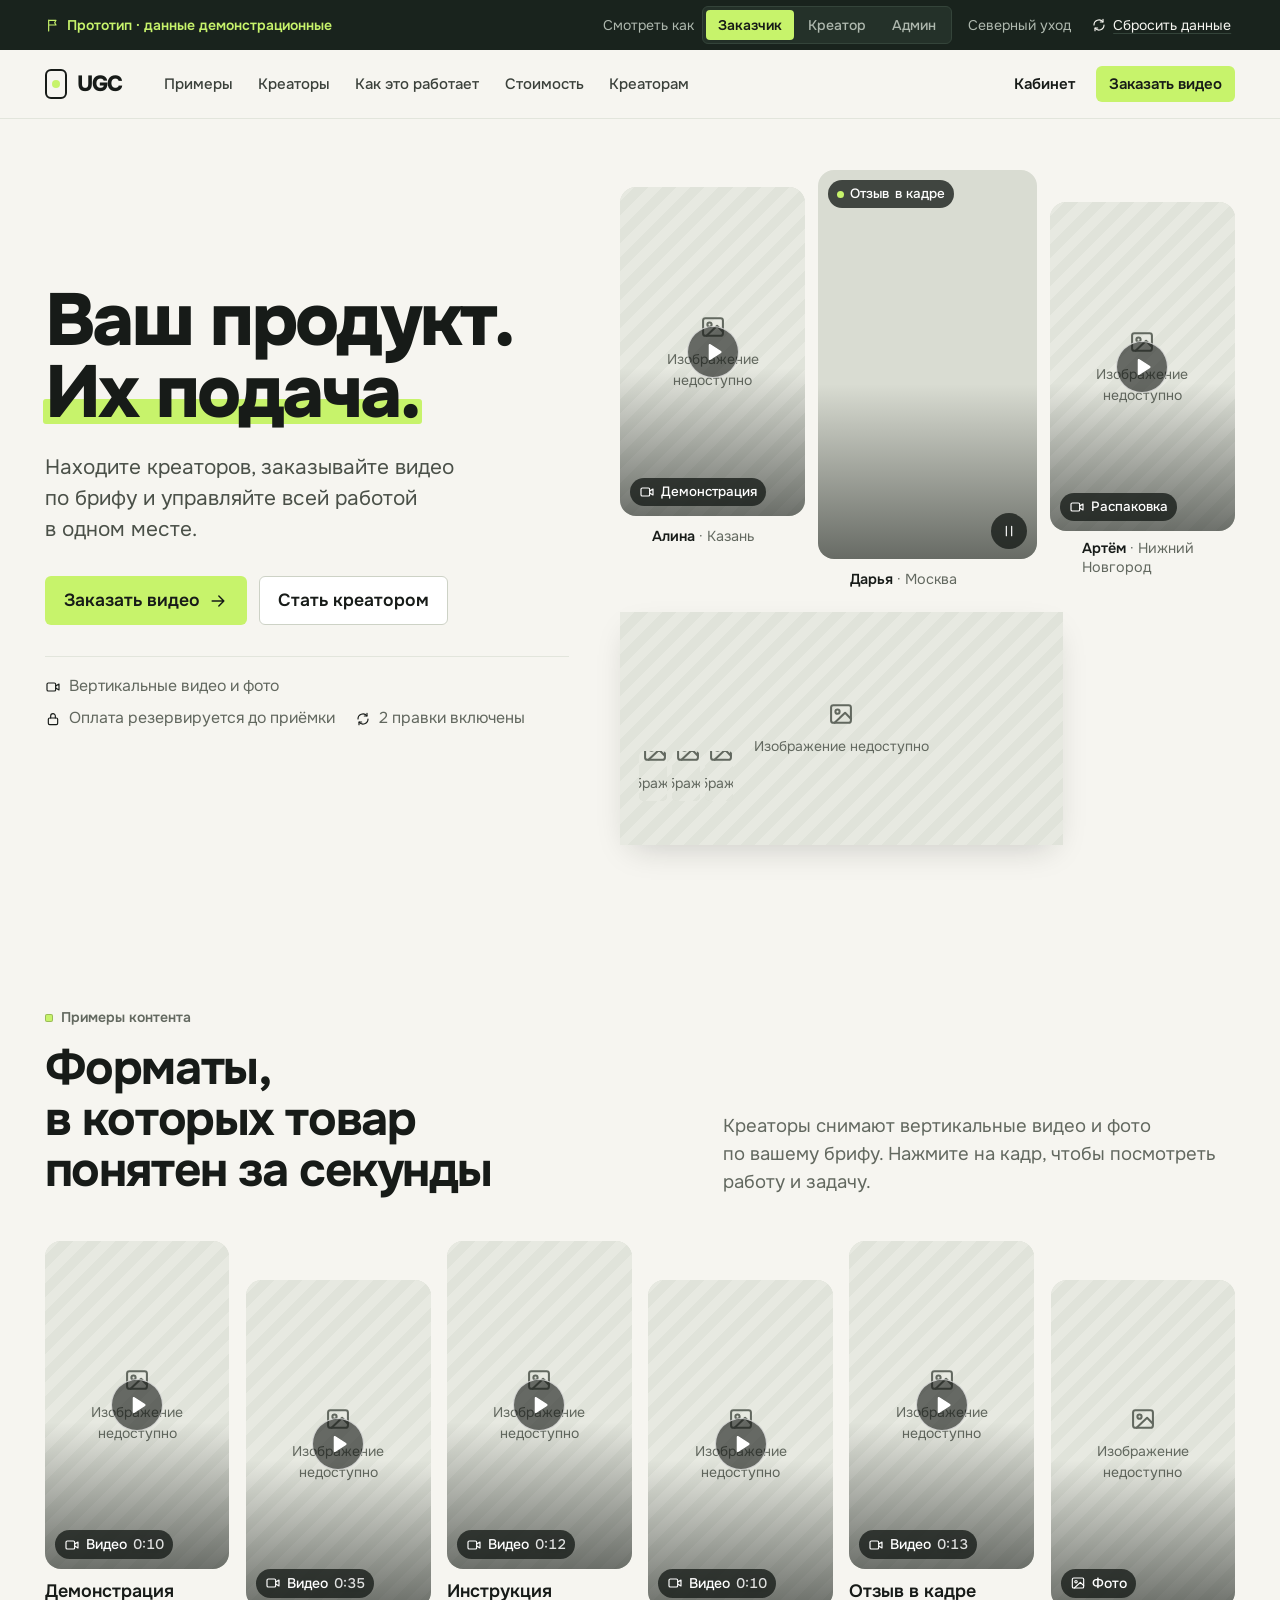
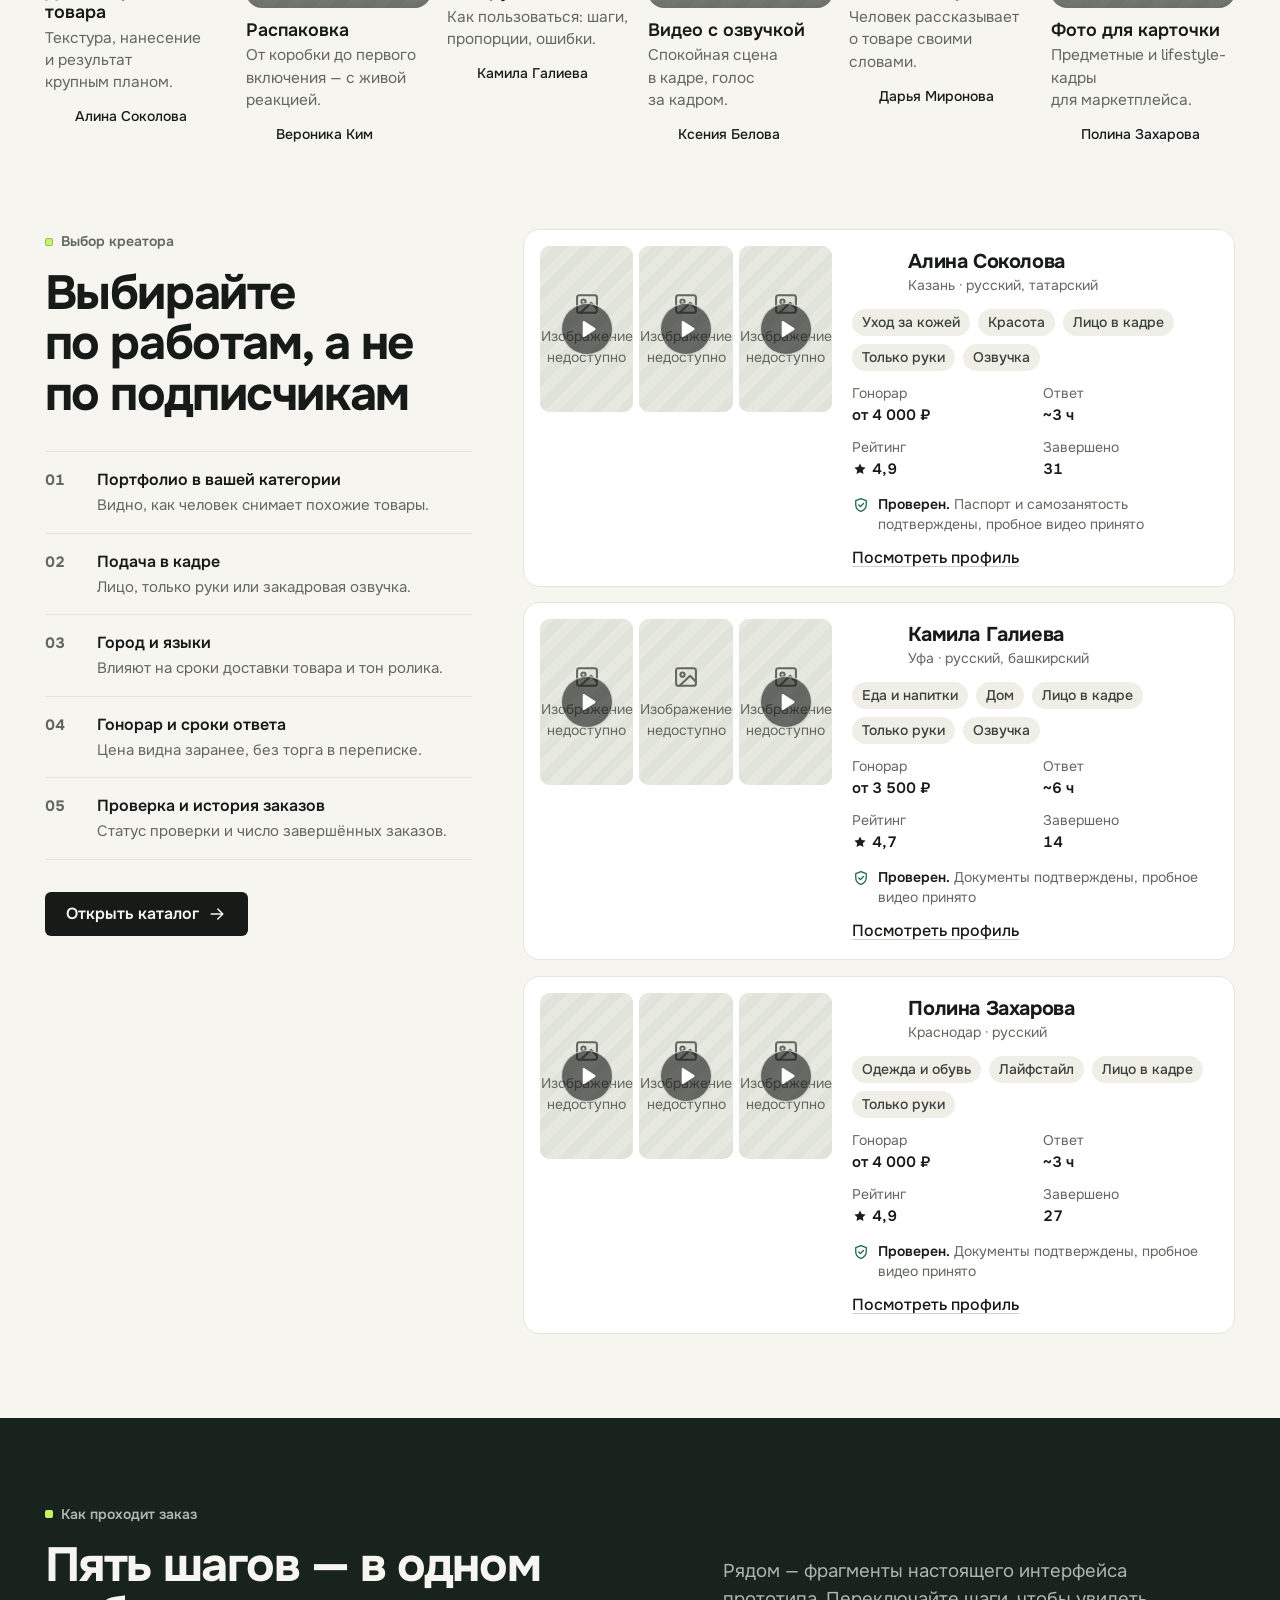
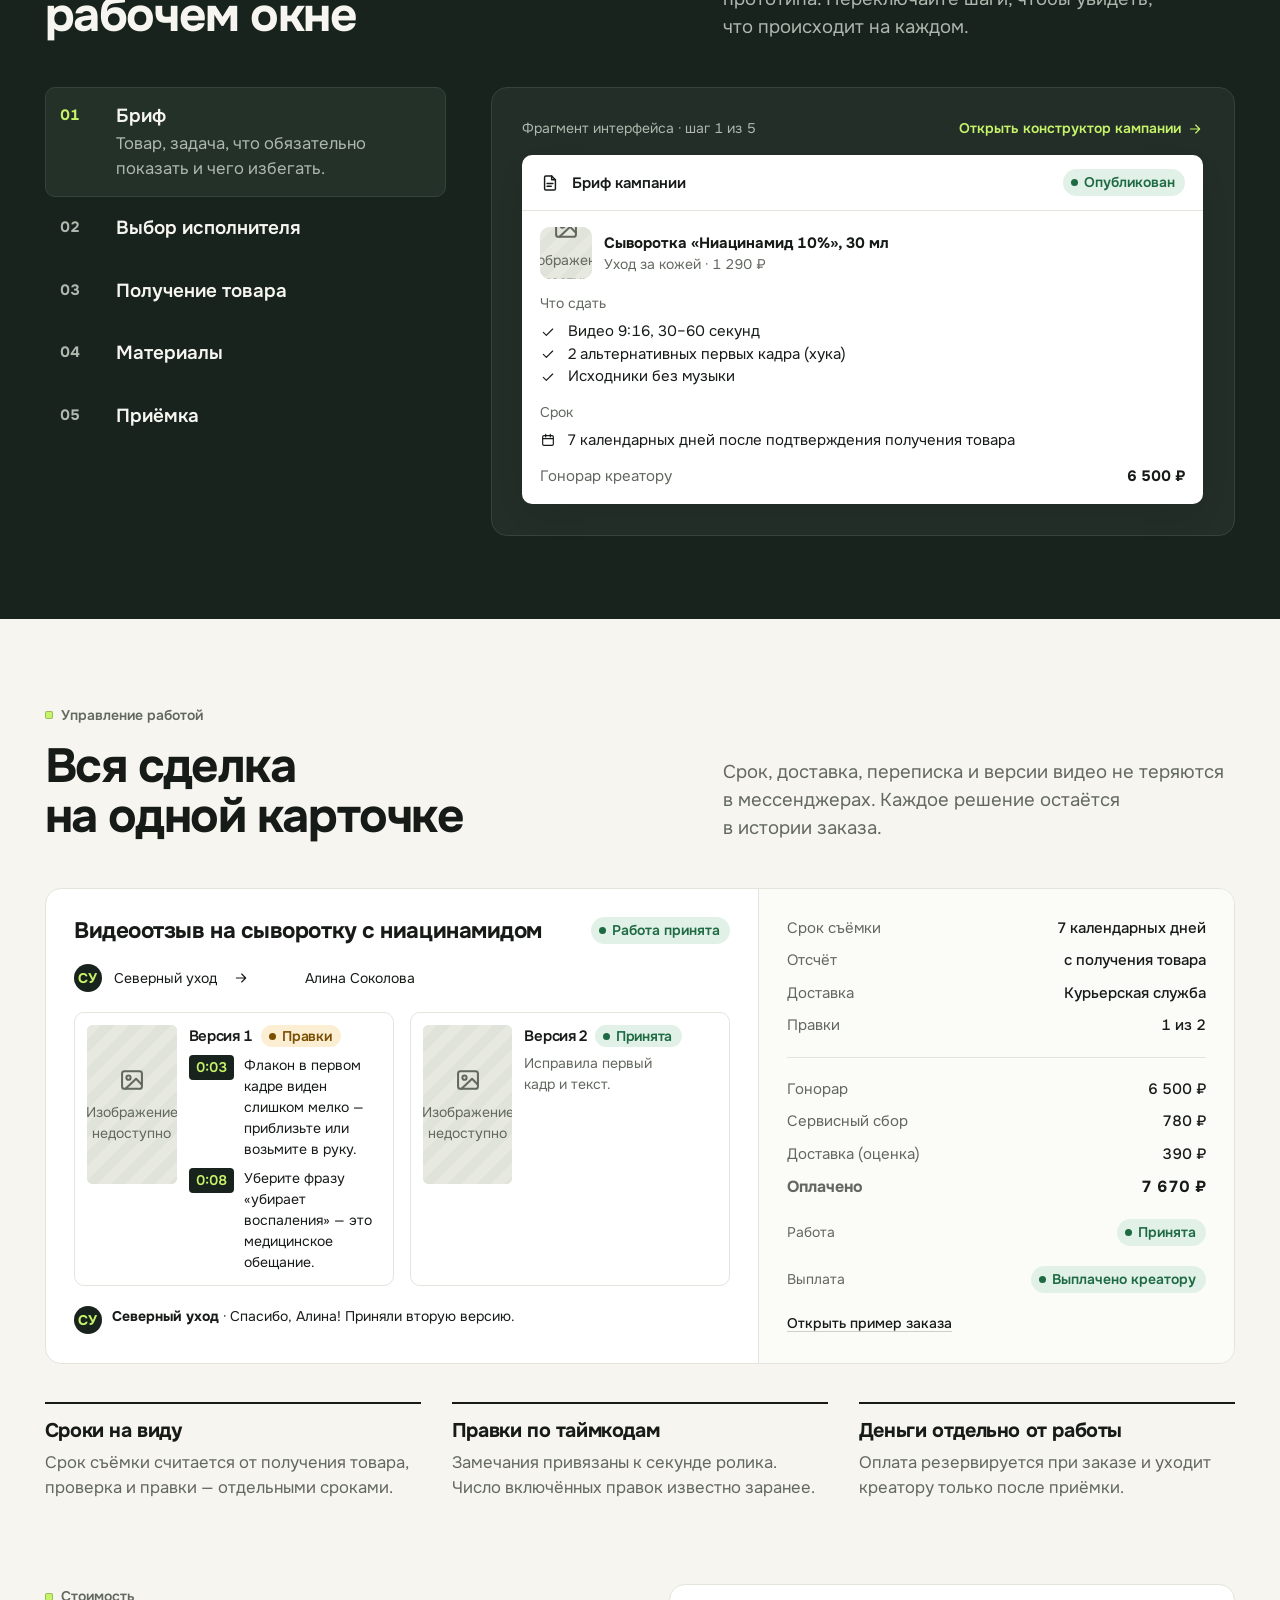
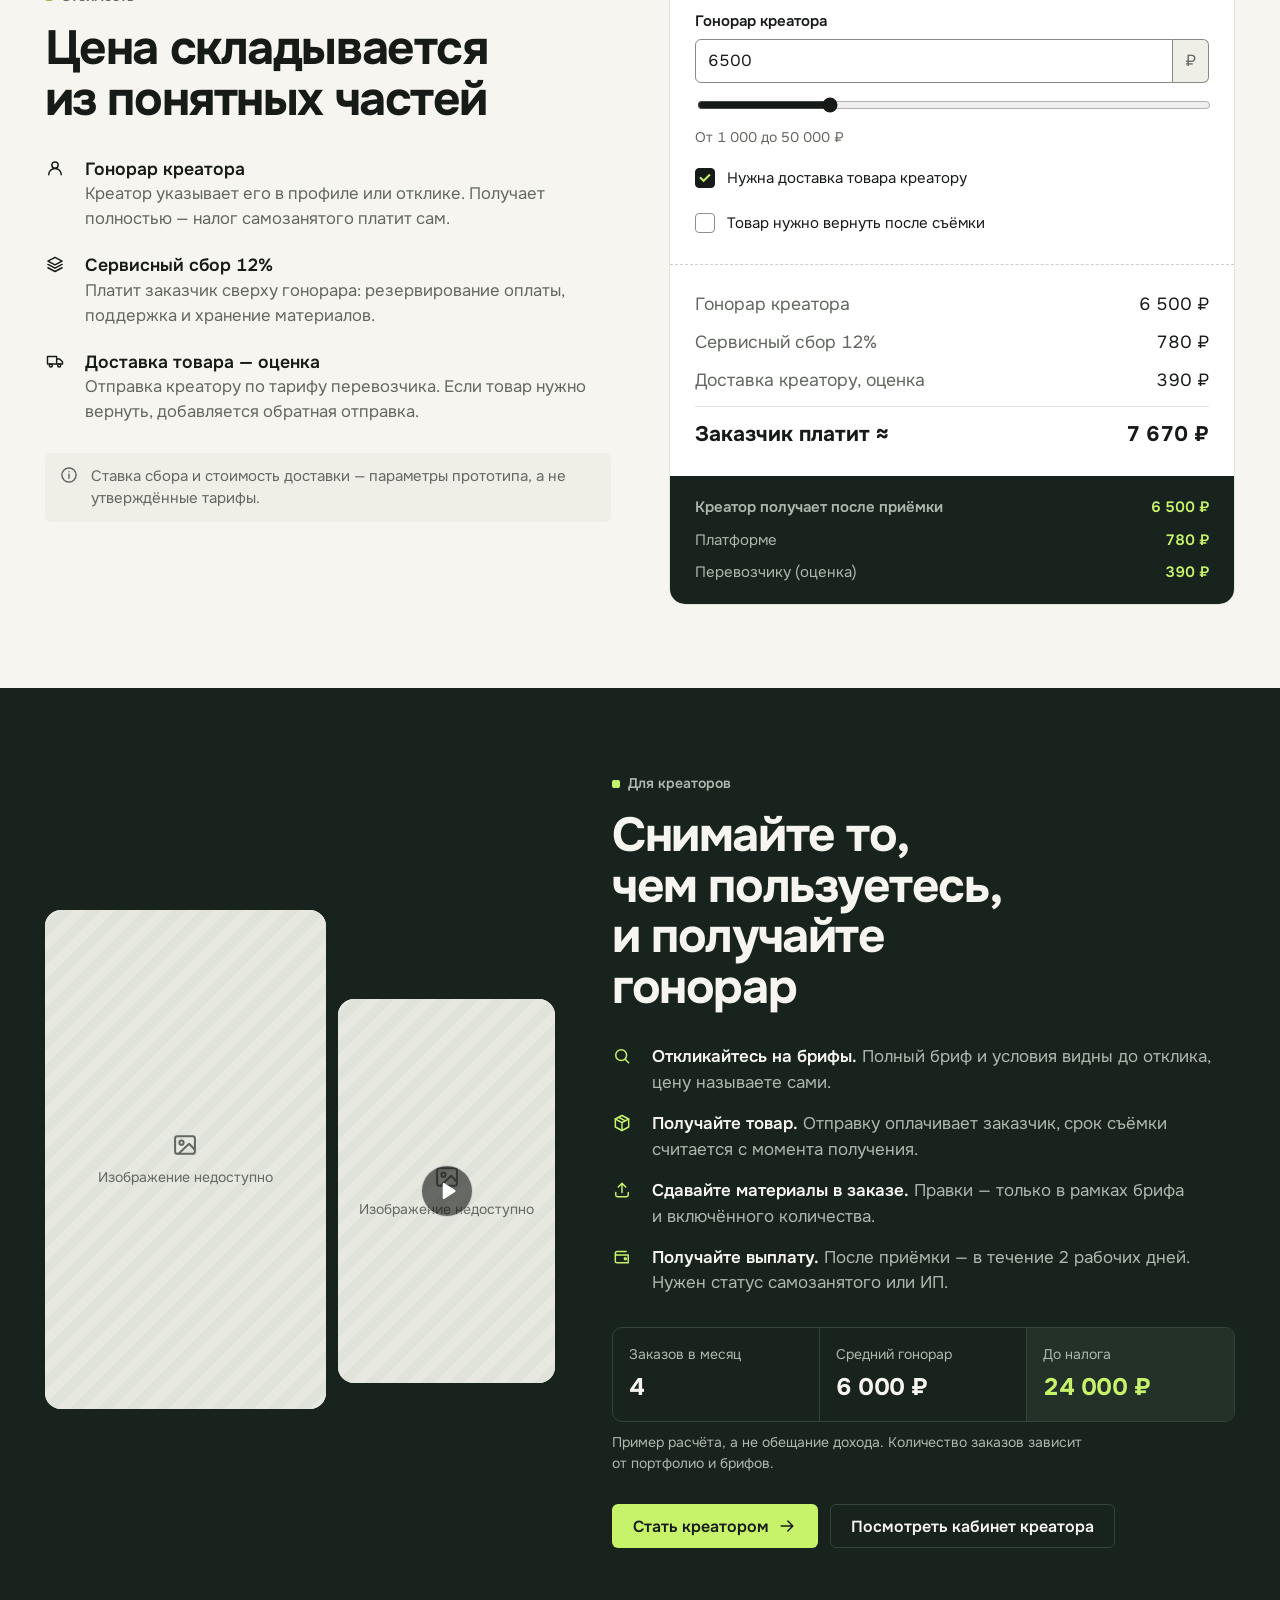
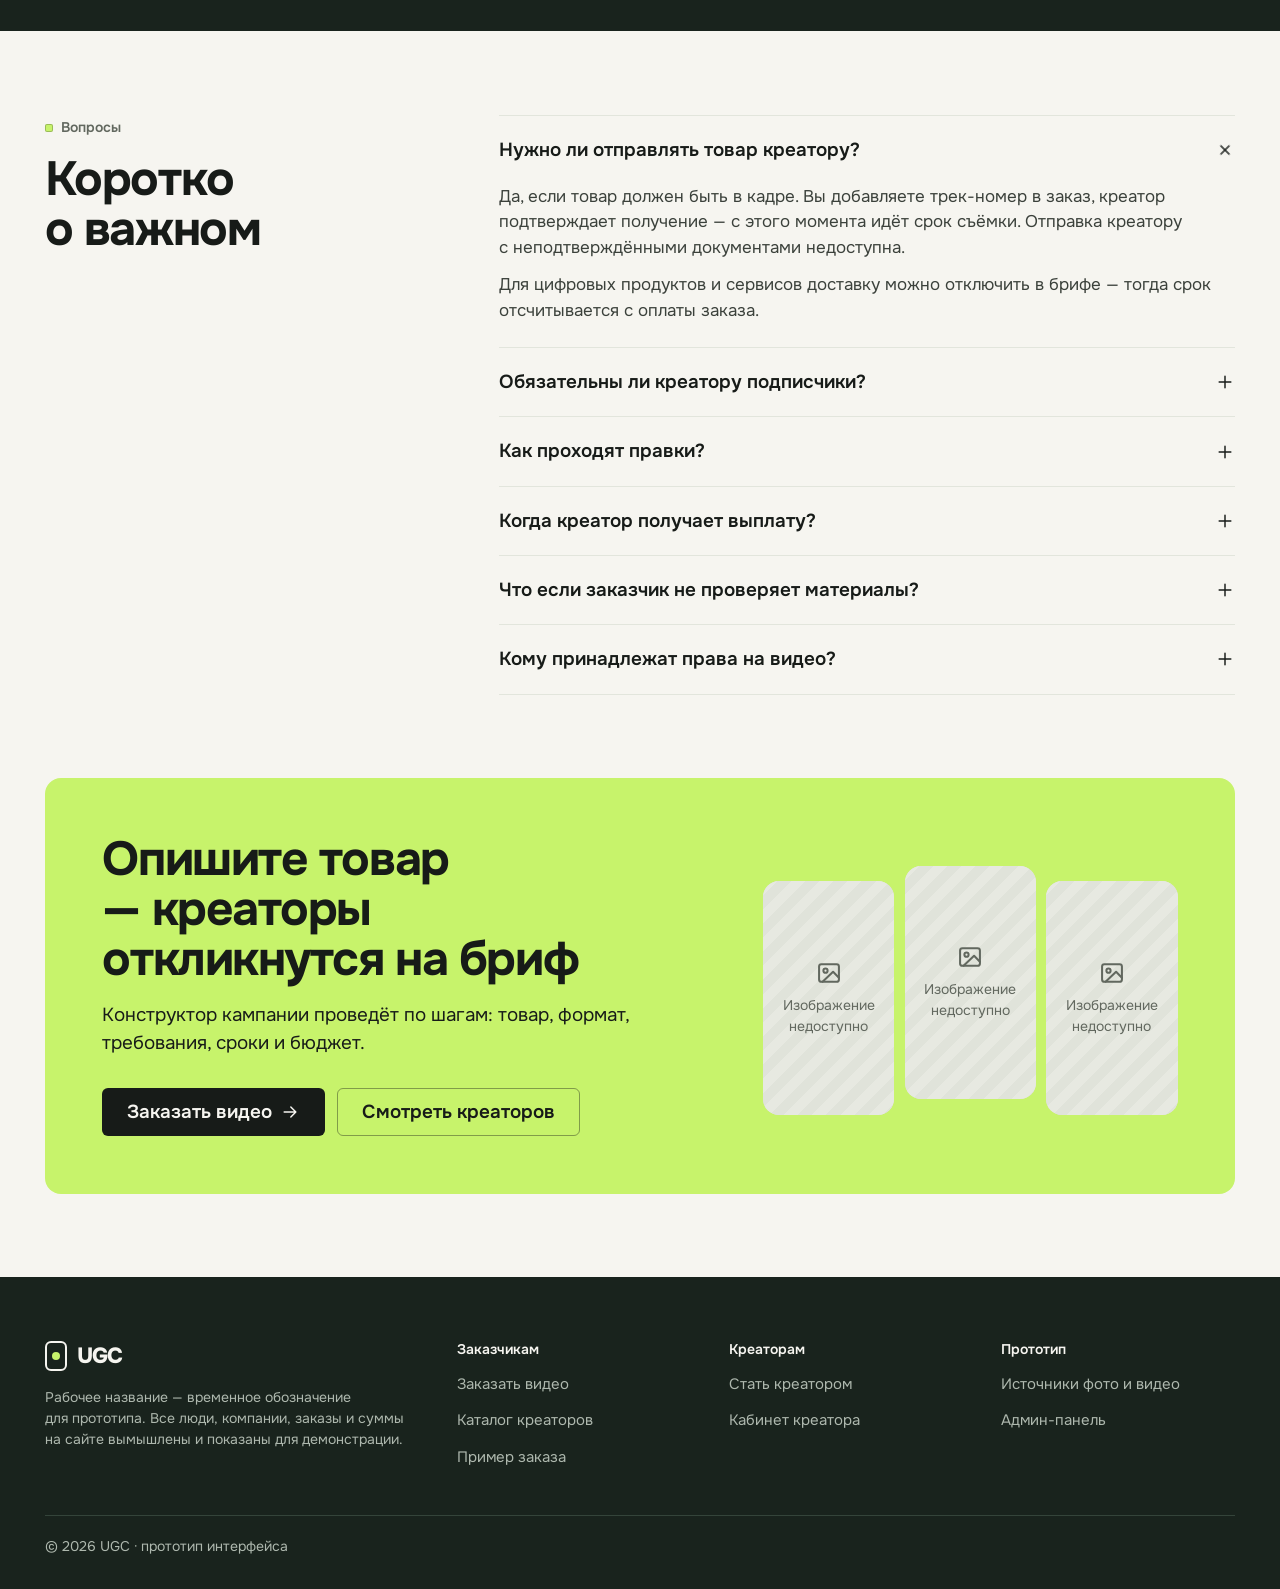
==== index.html @ 4eb11f74 "Прототип UGC-платформы «Креало» Co-Authored-By: Claude Opus 5.5 <noreply@anthropic.com>" ====
<!doctype html>
<html lang="ru">
<head>
  <meta charset="utf-8">
  <meta name="viewport" content="width=device-width, initial-scale=1, viewport-fit=cover, interactive-widget=resizes-content">
  <title>UGC — прототип платформы</title>
  <meta name="description" content="Прототип UGC-платформы: заказ видео у креаторов по брифу. Данные демонстрационные.">
  <meta name="theme-color" content="#F6F5F0">
  <link rel="icon" href="data:image/svg+xml,%3Csvg xmlns='http://www.w3.org/2000/svg' viewBox='0 0 32 32'%3E%3Crect x='8' y='3' width='16' height='26' rx='5' fill='none' stroke='%23171B18' stroke-width='3'/%3E%3Ccircle cx='16' cy='16' r='4' fill='%23C7F36B'/%3E%3C/svg%3E">
  <link rel="preconnect" href="https://fonts.googleapis.com">
  <link rel="preconnect" href="https://fonts.gstatic.com" crossorigin>
  <link rel="preconnect" href="https://images.unsplash.com">
  <link href="https://fonts.googleapis.com/css2?family=Onest:wght@400;500;600;700;800&display=swap" rel="stylesheet">
  <link rel="stylesheet" href="assets/css/tokens.css">
  <link rel="stylesheet" href="assets/css/base.css">
  <link rel="stylesheet" href="assets/css/components.css">
  <link rel="stylesheet" href="assets/css/site.css">
  <link rel="stylesheet" href="assets/css/app.css">
</head>
<body>
  <a class="skip-link" href="#main" onclick="event.preventDefault();var m=document.getElementById('main');m&&m.focus();">Перейти к содержимому</a>
  <div id="root"></div>
  <div id="toasts" class="toasts" aria-live="polite"></div>
  <noscript><p style="padding:24px">Для работы прототипа включите JavaScript.</p></noscript>

  <script src="assets/js/config.js"></script>
  <script src="assets/js/icons.js"></script>
  <script src="assets/js/media.js"></script>
  <script src="assets/js/data.js"></script>
  <script src="assets/js/store.js"></script>
  <script src="assets/js/ui.js"></script>
  <script src="assets/js/terms.js"></script>
  <script src="assets/js/flow.js"></script>
  <script src="assets/js/app.js"></script>
  <script src="assets/js/pages/home.js"></script>
  <script src="assets/js/pages/catalog.js"></script>
  <script src="assets/js/pages/creator.js"></script>
  <script src="assets/js/pages/order.js"></script>
  <script src="assets/js/pages/orders.js"></script>
  <script src="assets/js/pages/campaigns.js"></script>
  <script src="assets/js/pages/builder.js"></script>
  <script src="assets/js/pages/studio.js"></script>
  <script src="assets/js/pages/messages.js"></script>
  <script src="assets/js/pages/payments.js"></script>
  <script src="assets/js/pages/admin.js"></script>
  <script src="assets/js/pages/library.js"></script>
  <script src="assets/js/pages/misc.js"></script>
</body>
</html>
---- assets/css/tokens.css ----
/* =========================================================
   Дизайн-токены. Единственный источник цветов, шрифтов,
   отступов, радиусов, теней и состояний.
   Контраст (WCAG 2.1), посчитан по формуле относительной яркости:
   text #171B18 / bg #F6F5F0 — 15.95:1
   text-2 #62685F / bg — 5.25:1, / #FFFFFF — 5.73:1, / surface-2 — 4.93:1
   ink #171B18 / accent #C7F36B — 13.64:1 (текст на лаймовых кнопках)
   accent #C7F36B / dark #19231D — 12.67:1 (детали на тёмном)
   on-dark-2 #AEB8AE / dark — 7.9:1, / dark-2 — 6.64:1
   success #1D6A43 / success-bg — 5.62:1
   warning #7A4E00 / warning-bg — 6.26:1
   danger  #A3231B / danger-bg  — 6.14:1
   info    #2A5476 / info-bg    — 6.69:1
   placeholder #6B7168 / #FFFFFF — 5.02:1
   Лайм на светлом фоне (1.17:1) не используется для текста и границ —
   только как заливка с тёмным текстом или как точка с тёмной обводкой.
   ========================================================= */
:root {
  /* Цвет: основа */
  --c-bg: #F6F5F0;
  --c-surface: #FFFFFF;
  --c-surface-2: #EFEEE7;
  --c-text: #171B18;
  --c-text-2: #62685F;
  --c-line: #E2E5DC;
  --c-line-strong: #CDD2C6;
  --c-line-input: #858B82; /* граница полей: 3.5:1 к белому, 3.2:1 к фону (WCAG 1.4.11) */
  --c-accent: #C7F36B;
  --c-accent-hover: #B8E856;
  --c-accent-press: #A8DA45;
  --c-on-accent: #171B18;
  --c-dark: #19231D;
  --c-dark-2: #243129;
  --c-dark-line: #34443A;
  --c-on-dark: #F6F5F0;
  --c-on-dark-2: #AEB8AE;

  /* Цвет: состояния */
  --c-success: #1D6A43;
  --c-success-bg: #E2F1E7;
  --c-warning: #7A4E00;
  --c-warning-bg: #FBEED3;
  --c-danger: #A3231B;
  --c-danger-bg: #FBE4E1;
  --c-info: #2A5476;
  --c-info-bg: #E3ECF4;
  --c-neutral-bg: #ECEDE6;

  /* Фокус: тёмное кольцо на светлом, лаймовое на тёмном */
  --focus-ring: 0 0 0 2px var(--c-bg), 0 0 0 4px var(--c-text);
  --focus-ring-dark: 0 0 0 2px var(--c-dark), 0 0 0 4px var(--c-accent);

  /* Типографика */
  --font: "Onest", "Segoe UI", system-ui, -apple-system, Roboto, Arial, sans-serif;
  --fs-12: 0.8125rem;  /* 13px — только мета, не важные подписи */
  --fs-14: 0.875rem;   /* 14px — подписи */
  --fs-15: 0.9375rem;  /* 15px — плотный интерфейс */
  --fs-16: 1rem;       /* 16px — основной текст */
  --fs-18: 1.125rem;
  --fs-20: 1.25rem;
  --fs-24: 1.5rem;
  --fs-32: clamp(1.625rem, 1.2rem + 1.4vw, 2.5rem);
  --fs-44: clamp(1.875rem, 1.15rem + 2.3vw, 4.5rem);
  --fs-display: clamp(2.4rem, 0.6rem + 5vw, 11rem);
  --lh-tight: 1.04;
  --lh-head: 1.15;
  --lh-body: 1.5;
  --fw-regular: 400;
  --fw-medium: 500;
  --fw-semibold: 600;
  --fw-bold: 700;
  --fw-black: 800;
  --tracking-display: -0.035em;
  --tracking-head: -0.02em;

  /* Отступы (шаг 4px) */
  --s-1: 4px;  --s-2: 8px;  --s-3: 12px; --s-4: 16px; --s-5: 20px;
  --s-6: 24px; --s-8: 32px; --s-10: 40px; --s-12: 48px; --s-16: 64px;
  --s-20: 80px; --s-24: 96px; --s-32: 128px;
  --gutter: clamp(16px, 4vw, 56px);       /* кабинеты */
  --page-x: clamp(16px, 3.5vw, 112px);   /* лендинг: плавные боковые поля без ограничения ширины */
  --header-h: clamp(68px, 2.8rem + 1.6vw, 128px);
  --section-y: clamp(48px, 6.5vw, 176px);
  --measure: 46ch;                       /* ширина абзацев на лендинге */
  --max-app: 1440px;

  /* Радиусы: малые для полей и кнопок, мягче для медиа */
  --r-xs: 4px;
  --r-sm: 6px;    /* поля, кнопки */
  --r-md: 10px;   /* панели интерфейса */
  --r-lg: 16px;   /* карточки контента, медиа */
  --r-pill: 999px; /* только фильтры, теги, статусы */

  /* Границы и тени: тонкие и редкие */
  --b-1: 1px solid var(--c-line);
  --b-strong: 1px solid var(--c-line-strong);
  --sh-1: 0 1px 2px rgba(23, 27, 24, 0.06);
  --sh-2: 0 12px 32px -12px rgba(23, 27, 24, 0.22);
  --sh-modal: 0 24px 64px -16px rgba(23, 27, 24, 0.35);

  /* Движение: коротко и функционально */
  --t-fast: 120ms;
  --t-base: 180ms;
  --ease: cubic-bezier(0.2, 0.7, 0.2, 1);

  /* Контролы */
  --control-h: 44px;
  --control-h-sm: 36px;

  /* Слои */
  --z-header: 30;
  --z-drawer: 60;
  --z-toast: 90;
}

@media (prefers-reduced-motion: reduce) {
  :root { --t-fast: 0ms; --t-base: 0ms; }
}
---- assets/css/base.css ----
/* База: сброс, типографика, утилиты */
*, *::before, *::after { box-sizing: border-box; }
html { -webkit-text-size-adjust: 100%; scroll-behavior: smooth; }
@media (prefers-reduced-motion: reduce) { html { scroll-behavior: auto; } }
body {
  margin: 0;
  background: var(--c-bg);
  color: var(--c-text);
  font-family: var(--font);
  font-size: var(--fs-16);
  line-height: var(--lh-body);
  font-feature-settings: "ss01" on;
  -webkit-font-smoothing: antialiased;

}
img, video, svg { display: block; max-width: 100%; }
button, input, select, textarea { font: inherit; color: inherit; }
a { color: inherit; }
h1, h2, h3, h4, p, ul, ol, figure, dl, dd { margin: 0; }
ul[role="list"], ol[role="list"] { list-style: none; padding: 0; }
h1, h2, h3, h4 {
  line-height: var(--lh-head);
  letter-spacing: var(--tracking-head);
  font-weight: var(--fw-bold);
  /* Не рвём русские слова дефисами, переносим аккуратно */
  hyphens: manual;
  overflow-wrap: break-word;
  text-wrap: balance;
}
p { text-wrap: pretty; }
::selection { background: var(--c-accent); color: var(--c-on-accent); }

:focus { outline: none; }
:focus-visible { outline: none; box-shadow: var(--focus-ring); border-radius: var(--r-sm); }
.on-dark :focus-visible { box-shadow: var(--focus-ring-dark); }

.num, .money { font-variant-numeric: tabular-nums lining-nums; }
.nowrap { white-space: nowrap; }
.muted { color: var(--c-text-2); }
.small { font-size: var(--fs-14); }
.sr-only {
  position: absolute !important; width: 1px; height: 1px; padding: 0; margin: -1px;
  overflow: hidden; clip: rect(0 0 0 0); white-space: nowrap; border: 0;
}
.skip-link {
  position: absolute; left: var(--s-4); top: -60px; z-index: 100;
  background: var(--c-accent); color: var(--c-on-accent); padding: var(--s-2) var(--s-4);
  border-radius: var(--r-sm); font-weight: var(--fw-semibold); text-decoration: none;
}
.skip-link:focus { top: var(--s-2); }

/* Контейнер лендинга: без max-width, ширину задают только плавные поля */
.wrap { width: 100%; padding-inline: var(--page-x); }
.stack > * + * { margin-top: var(--s-4); }
.row { display: flex; align-items: center; gap: var(--s-3); }
.row-wrap { display: flex; flex-wrap: wrap; align-items: center; gap: var(--s-2); }
.spacer { flex: 1; }

/* Заголовки системы */
.t-display {
  font-size: var(--fs-display); line-height: var(--lh-tight);
  letter-spacing: var(--tracking-display); font-weight: var(--fw-black);
}
.t-h1 { font-size: var(--fs-44); line-height: 1.08; letter-spacing: -0.03em; font-weight: var(--fw-bold); }
.t-h2 { font-size: var(--fs-32); line-height: 1.12; font-weight: var(--fw-bold); }
.t-h3 { font-size: var(--fs-20); line-height: 1.25; font-weight: var(--fw-semibold); letter-spacing: -0.01em; }
.t-lead { font-size: var(--fs-18); line-height: 1.5; color: var(--c-text-2); }
.t-eyebrow {
  font-size: var(--fs-14); font-weight: var(--fw-semibold); color: var(--c-text-2);
  display: inline-flex; align-items: center; gap: var(--s-2);
}
.t-eyebrow::before { content: ""; width: 8px; height: 8px; border-radius: 2px; background: var(--c-accent); box-shadow: inset 0 0 0 1px rgba(23,27,24,.25); }
.on-dark .t-eyebrow { color: var(--c-on-dark-2); }
.on-dark .t-eyebrow::before { box-shadow: none; }

.icon { width: 20px; height: 20px; flex: none; stroke: currentColor; fill: none; stroke-width: 1.75; stroke-linecap: round; stroke-linejoin: round; }
.icon-sm { width: 16px; height: 16px; }
.icon-lg { width: 24px; height: 24px; }
---- assets/css/components.css ----
/* =================== Кнопки =================== */
.btn {
  --btn-bg: var(--c-surface); --btn-fg: var(--c-text); --btn-bd: var(--c-line-strong);
  display: inline-flex; align-items: center; justify-content: center; gap: var(--s-2);
  min-height: var(--control-h); padding: 0 var(--s-5);
  border-radius: var(--r-sm); border: 1px solid var(--btn-bd);
  background: var(--btn-bg); color: var(--btn-fg);
  font-size: var(--fs-16); font-weight: var(--fw-semibold); line-height: 1.2;
  text-decoration: none; cursor: pointer; white-space: nowrap;
  transition: background var(--t-fast) var(--ease), border-color var(--t-fast) var(--ease), transform var(--t-fast) var(--ease);
}
.btn:hover { --btn-bg: var(--c-surface-2); }
.btn:active { transform: translateY(1px); }
.btn-primary { --btn-bg: var(--c-accent); --btn-fg: var(--c-on-accent); --btn-bd: transparent; }
.btn-primary:hover { --btn-bg: var(--c-accent-hover); }
.btn-primary:active { --btn-bg: var(--c-accent-press); }
.btn-dark { --btn-bg: var(--c-text); --btn-fg: var(--c-bg); --btn-bd: transparent; }
.btn-dark:hover { --btn-bg: #2B312C; }
.btn-ghost { --btn-bg: transparent; --btn-bd: transparent; }
.btn-ghost:hover { --btn-bg: rgba(23, 27, 24, 0.06); }
.btn-danger { --btn-fg: var(--c-danger); }
.btn-danger:hover { --btn-bg: var(--c-danger-bg); }
.on-dark .btn:not(.btn-primary) { --btn-bg: transparent; --btn-fg: var(--c-on-dark); --btn-bd: var(--c-dark-line); }
.on-dark .btn:not(.btn-primary):hover { --btn-bg: var(--c-dark-2); }
.btn-sm { min-height: var(--control-h-sm); padding: 0 var(--s-3); font-size: var(--fs-15); }
.btn-lg { min-height: 52px; padding: 0 var(--s-6); font-size: var(--fs-18); }
.btn-block { width: 100%; }
.btn-icon { width: var(--control-h); padding: 0; }
.btn-icon.btn-sm { width: var(--control-h-sm); }
.btn[disabled], .btn[aria-disabled="true"] {
  --btn-bg: var(--c-neutral-bg); --btn-fg: #7C8279; --btn-bd: transparent;
  cursor: not-allowed; transform: none;
}
.btn.is-loading { pointer-events: none; }
.btn.is-loading::before {
  content: ""; width: 16px; height: 16px; border-radius: 50%;
  border: 2px solid currentColor; border-right-color: transparent;
  animation: spin 700ms linear infinite;
}
@keyframes spin { to { transform: rotate(360deg); } }
@media (prefers-reduced-motion: reduce) { .btn.is-loading::before { animation-duration: 2s; } }

.link { color: var(--c-text); text-decoration: underline; text-decoration-color: var(--c-line-strong); text-underline-offset: 3px; font-weight: var(--fw-medium); }
.link:hover { text-decoration-color: currentColor; }
.link-btn { background: none; border: 0; padding: 0; cursor: pointer; }

/* =================== Поля =================== */
.field { display: grid; gap: 6px; align-content: start; }
.field > label, .field-label { font-size: var(--fs-15); font-weight: var(--fw-semibold); }
.field .req { color: var(--c-danger); }
.hint { font-size: var(--fs-14); color: var(--c-text-2); }
.error-text { font-size: var(--fs-14); color: var(--c-danger); display: flex; gap: 6px; align-items: flex-start; }
.error-text:empty { display: none; }
.input, .select, .textarea {
  width: 100%; min-height: var(--control-h); padding: 10px 12px;
  background: var(--c-surface); border:  1px solid var(--c-line-input); border-radius: var(--r-sm);
  font-size: var(--fs-16); line-height: 1.4;
  transition: border-color var(--t-fast) var(--ease), box-shadow var(--t-fast) var(--ease);
}
.textarea { min-height: 96px; resize: vertical; }
.input::placeholder, .textarea::placeholder { color: #6B7168; }
.input:hover, .select:hover, .textarea:hover { border-color: #5F655C; }
.input:focus-visible, .select:focus-visible, .textarea:focus-visible { border-color: var(--c-text); box-shadow: 0 0 0 3px rgba(199, 243, 107, 0.9); border-radius: var(--r-sm); }
[aria-invalid="true"].input, [aria-invalid="true"].select, [aria-invalid="true"].textarea { border-color: var(--c-danger); background: #FFFBFA; }
.input[disabled], .select[disabled], .textarea[disabled] { background: var(--c-neutral-bg); color: var(--c-text-2); cursor: not-allowed; }
.select { appearance: none; padding-right: 36px; background-image: url("data:image/svg+xml,%3Csvg xmlns='http://www.w3.org/2000/svg' width='16' height='16' fill='none' stroke='%23171B18' stroke-width='1.75' stroke-linecap='round' stroke-linejoin='round'%3E%3Cpath d='m4 6 4 4 4-4'/%3E%3C/svg%3E"); background-repeat: no-repeat; background-position: right 12px center; }
.input-group { display: flex; align-items: stretch; }
.input-affix { display: inline-flex; align-items: center; padding: 0 12px; border: 1px solid var(--c-line-input); border-left: 0; border-radius: 0 var(--r-sm) var(--r-sm) 0; background: var(--c-surface-2); color: var(--c-text-2); }
.input-group .input { border-radius: var(--r-sm) 0 0 var(--r-sm); }

.check { display: flex; gap: var(--s-3); align-items: flex-start; cursor: pointer; font-size: var(--fs-15); line-height: 1.4; padding: 4px 0; }
.check input { appearance: none; flex: none; width: 20px; height: 20px; margin: 0; border: 1.5px solid #8A9186; border-radius: var(--r-xs); background: var(--c-surface); display: grid; place-content: center; cursor: pointer; transition: background var(--t-fast); }
.check input[type="radio"] { border-radius: 50%; }
.check input:checked { background: var(--c-text); border-color: var(--c-text); }
.check input[type="checkbox"]:checked::after { content: ""; width: 10px; height: 6px; border: 2px solid var(--c-accent); border-top: 0; border-right: 0; transform: rotate(-45deg) translate(1px, -1px); }
.check input[type="radio"]:checked::after { content: ""; width: 8px; height: 8px; border-radius: 50%; background: var(--c-accent); }
.check input:focus-visible { box-shadow: var(--focus-ring); }
.check input[aria-invalid="true"] { border-color: var(--c-danger); }

/* Сегментированный переключатель */
.segmented { display: inline-flex; padding: 3px; background: var(--c-surface-2); border-radius: var(--r-sm); gap: 2px; border: var(--b-1); }
.segmented button { border: 0; background: transparent; padding: 0 12px; min-height: 34px; border-radius: 4px; font-size: var(--fs-15); font-weight: var(--fw-medium); cursor: pointer; color: var(--c-text-2); }
.segmented button:hover { color: var(--c-text); }
.segmented button[aria-pressed="true"], .segmented button[aria-selected="true"] { background: var(--c-surface); color: var(--c-text); box-shadow: var(--sh-1); font-weight: var(--fw-semibold); }

/* =================== Фильтры, теги, статусы (pill) =================== */
.chip {
  display: inline-flex; align-items: center; gap: 6px; min-height: 36px; padding: 0 14px;
  border-radius: var(--r-pill); border: var(--b-strong); background: var(--c-surface);
  font-size: var(--fs-15); font-weight: var(--fw-medium); cursor: pointer; white-space: nowrap;
  transition: background var(--t-fast), border-color var(--t-fast);
}
.chip:hover { border-color: #9AA195; }
.chip[aria-pressed="true"] { background: var(--c-text); border-color: var(--c-text); color: var(--c-bg); }
.chip .count { font-variant-numeric: tabular-nums; opacity: .7; }
.tag { display: inline-flex; align-items: center; gap: 4px; padding: 3px 10px; border-radius: var(--r-pill); background: var(--c-surface-2); font-size: var(--fs-14); font-weight: var(--fw-medium); color: #3B413B; white-space: nowrap; }
.status { display: inline-flex; align-items: center; gap: 6px; padding: 3px 10px 3px 8px; border-radius: var(--r-pill); font-size: var(--fs-14); font-weight: var(--fw-semibold); white-space: nowrap; background: var(--c-neutral-bg); color: #3B413B; }
.status::before { content: ""; width: 7px; height: 7px; border-radius: 50%; background: currentColor; }
.status-success { background: var(--c-success-bg); color: var(--c-success); }
.status-warning { background: var(--c-warning-bg); color: var(--c-warning); }
.status-danger { background: var(--c-danger-bg); color: var(--c-danger); }
.status-info { background: var(--c-info-bg); color: var(--c-info); }
.status-accent { background: var(--c-accent); color: var(--c-on-accent); }
.status-plain::before { display: none; }

/* =================== Панели и карточки =================== */
.panel { background: var(--c-surface); border: var(--b-1); border-radius: var(--r-md); }
.panel-pad { padding: var(--s-5); }
.panel-head { display: flex; align-items: center; gap: var(--s-3); padding: var(--s-4) var(--s-5); border-bottom: var(--b-1); }
.panel-head h2, .panel-head h3 { font-size: var(--fs-16); font-weight: var(--fw-semibold); letter-spacing: 0; }
.panel-body { padding: var(--s-5); }
.divider { height: 1px; background: var(--c-line); border: 0; margin: var(--s-4) 0; }
.kv { display: grid; grid-template-columns: auto 1fr; gap: 10px var(--s-4); font-size: var(--fs-15); }
.kv dt { color: var(--c-text-2); }
.kv dd { text-align: right; font-weight: var(--fw-medium); }
.kv .total { font-weight: var(--fw-bold); font-size: var(--fs-16); }

/* =================== Медиа-кадр =================== */
.frame {
  position: relative; overflow: hidden; border-radius: var(--r-lg);
  background: #D9DCD2; aspect-ratio: 9 / 16; isolation: isolate;
}
.frame > img, .frame > video { width: 100%; height: 100%; object-fit: cover; }
.frame-4x5 { aspect-ratio: 4 / 5; }
.frame-1x1 { aspect-ratio: 1; }
.frame-sm { border-radius: var(--r-md); }
.frame-label { white-space: nowrap;
  position: absolute; left: 10px; bottom: 10px; z-index: 2; display: inline-flex; gap: 6px; align-items: center;
  padding: 4px 9px; border-radius: var(--r-pill); background: rgba(23, 27, 24, 0.78); color: #fff;
  font-size: var(--fs-14); font-weight: var(--fw-medium); backdrop-filter: none;
}
.frame-label .num { opacity: .85; }
.frame-top { position: absolute; top: 10px; left: 10px; right: 10px; z-index: 2; display: flex; gap: 6px; justify-content: space-between; align-items: flex-start; }
.frame-scrim::after { content: ""; position: absolute; inset: 55% 0 0; background: linear-gradient(to top, rgba(10, 14, 11, 0.55), transparent); z-index: 1; pointer-events: none; }
.play-btn {
  position: absolute; z-index: 3; left: 50%; top: 50%; transform: translate(-50%, -50%);
  width: 52px; height: 52px; border-radius: 50%; border: 1.5px solid rgba(255,255,255,.7); cursor: pointer;
  background: rgba(23, 27, 24, 0.62); color: #fff; display: grid; place-items: center;
  transition: transform var(--t-fast) var(--ease), background var(--t-fast) var(--ease), color var(--t-fast) var(--ease);
}
.play-btn:hover { transform: translate(-50%, -50%) scale(1.06); background: var(--c-accent); color: var(--c-on-accent); border-color: transparent; }
.play-btn:focus-visible { box-shadow: 0 0 0 3px var(--c-accent), 0 0 0 5px var(--c-text); border-radius: 50%; }
.play-btn .icon { width: 22px; height: 22px; fill: currentColor; stroke-width: 1.5; margin-left: 2px; }
.frame-btn { position: absolute; inset: 0; z-index: 2; border: 0; background: transparent; cursor: pointer; border-radius: inherit; }
.frame-btn:focus-visible { box-shadow: inset 0 0 0 3px var(--c-accent), inset 0 0 0 5px var(--c-text); }
.media-fallback {
  position: absolute; inset: 0; display: grid; place-content: center; justify-items: center; gap: var(--s-2);
  padding: var(--s-4); text-align: center; color: var(--c-text-2); font-size: var(--fs-14);
  background: repeating-linear-gradient(135deg, #E7E9E1 0 10px, #E0E3DA 10px 20px);
}
.media-fallback .icon { width: 28px; height: 28px; }
.frame.is-loading { background: linear-gradient(100deg, #E3E5DD 30%, #ECEEE6 50%, #E3E5DD 70%); background-size: 300% 100%; animation: shimmer 1.4s ease infinite; }
@keyframes shimmer { to { background-position: -100% 0; } }
@media (prefers-reduced-motion: reduce) { .frame.is-loading { animation: none; } }

/* =================== Аватар =================== */
.avatar { width: 40px; height: 40px; border-radius: 50%; object-fit: cover; flex: none; background: var(--c-surface-2); }
.avatar-sm { width: 28px; height: 28px; }
.avatar-lg { width: 56px; height: 56px; }
.avatar-initials { display: grid; place-items: center; font-weight: var(--fw-bold); font-size: var(--fs-14); background: var(--c-dark); color: var(--c-accent); }
.avatar-pair { display: flex; }
.avatar-pair > * + * { margin-left: -10px; box-shadow: 0 0 0 2px var(--c-surface); }

/* =================== Таблица =================== */
.table-wrap { overflow-x: auto; }
.table { width: 100%; border-collapse: collapse; font-size: var(--fs-15); }
.table th { text-align: left; font-weight: var(--fw-semibold); color: var(--c-text-2); font-size: var(--fs-14); padding: 10px var(--s-4); border-bottom: var(--b-1); white-space: nowrap; background: #FBFBF8; }
.table td { padding: 14px var(--s-4); border-bottom: var(--b-1); vertical-align: middle; }
.table tr:last-child td { border-bottom: 0; }
.table .col-num { text-align: right; font-variant-numeric: tabular-nums; white-space: nowrap; }
.table tbody tr.is-link { cursor: pointer; }
.table tbody tr.is-link:hover td { background: #FAFAF6; }
.table a.row-link { text-decoration: none; font-weight: var(--fw-semibold); }
.table a.row-link:hover { text-decoration: underline; }

/* =================== Вкладки =================== */
.tabs { display: flex; gap: var(--s-1); border-bottom: var(--b-1); overflow-x: auto; scrollbar-width: none; }
.tabs::-webkit-scrollbar { display: none; }
.tab { position: relative; border: 0; background: none; padding: 12px 14px; font-size: var(--fs-15); font-weight: var(--fw-medium); color: var(--c-text-2); cursor: pointer; white-space: nowrap; display: inline-flex; gap: 8px; align-items: center; }
.tab:hover { color: var(--c-text); }
.tab[aria-selected="true"] { color: var(--c-text); font-weight: var(--fw-semibold); }
.tab[aria-selected="true"]::after { content: ""; position: absolute; left: 10px; right: 10px; bottom: -1px; height: 2px; background: var(--c-text); border-radius: 2px; }
.tab .count { font-size: var(--fs-12); background: var(--c-surface-2); border-radius: var(--r-pill); padding: 1px 7px; font-variant-numeric: tabular-nums; }

/* =================== Этапы =================== */
.steps { display: grid; grid-auto-flow: column; grid-auto-columns: minmax(0, 1fr); gap: 4px; list-style: none; padding: 0; margin: 0; }
.steps li { display: grid; gap: 6px; font-size: var(--fs-14); color: var(--c-text-2); min-width: 0; }
.steps li::before { content: ""; height: 4px; border-radius: 2px; background: var(--c-line); }
.steps li.is-done::before { background: var(--c-text); }
.steps li.is-current::before { background: var(--c-accent); box-shadow: inset 0 0 0 1px rgba(23,27,24,.35); }
.steps li.is-current { color: var(--c-text); font-weight: var(--fw-semibold); }
.steps li span { overflow: hidden; text-overflow: ellipsis; white-space: nowrap; }

/* =================== Прогресс =================== */
.progress { height: 6px; background: var(--c-surface-2); border-radius: 3px; overflow: hidden; }
.progress > span { display: block; height: 100%; background: var(--c-text); border-radius: 3px; transition: width var(--t-base) var(--ease); }

/* =================== Модальные окна =================== */
dialog.modal {
  width: min(560px, calc(100vw - 24px)); max-height: calc(100dvh - 32px); padding: 0;
  border: 0; border-radius: var(--r-md); background: var(--c-surface); color: var(--c-text);
  box-shadow: var(--sh-modal); overflow: hidden;
}
dialog.modal[open] { display: flex; flex-direction: column; animation: modal-in var(--t-base) var(--ease); }
dialog.modal-wide { width: min(880px, calc(100vw - 24px)); }
dialog.modal-media { width: fit-content; max-width: calc(100vw - 24px); background: var(--c-dark); color: var(--c-on-dark); }
dialog.modal::backdrop { background: rgba(14, 19, 15, 0.55); }
@keyframes modal-in { from { opacity: 0; transform: translateY(8px); } }
.modal-head { display: flex; align-items: flex-start; gap: var(--s-3); padding: var(--s-5) var(--s-5) var(--s-3); }
.modal-head h2 { font-size: var(--fs-20); font-weight: var(--fw-bold); flex: 1; }
.modal-body { padding: 0 var(--s-5) var(--s-5); overflow-y: auto; display: grid; gap: var(--s-4); }
.modal-foot { display: flex; gap: var(--s-2); justify-content: flex-end; padding: var(--s-4) var(--s-5); border-top: var(--b-1); background: #FBFBF8; flex-wrap: wrap; }
.modal-media .modal-head { padding: var(--s-3) var(--s-3) var(--s-2) var(--s-4); }
.modal-media .modal-head h2 { font-size: var(--fs-16); font-weight: var(--fw-semibold); }
.modal-media .modal-body { padding: 0 var(--s-3) var(--s-3); }

/* =================== Уведомления =================== */
.toasts { position: fixed; z-index: var(--z-toast); right: var(--s-4); bottom: var(--s-4); display: grid; gap: var(--s-2); width: min(400px, calc(100vw - 32px)); }
.toast { display: flex; gap: var(--s-3); align-items: flex-start; padding: 14px 16px; border-radius: var(--r-md); background: var(--c-dark); color: var(--c-on-dark); box-shadow: var(--sh-2); font-size: var(--fs-15); animation: modal-in var(--t-base) var(--ease); }
.toast .icon { color: var(--c-accent); margin-top: 1px; }
.toast-error .icon { color: #FF9C8F; }
.toast strong { display: block; font-weight: var(--fw-semibold); }
.toast .muted { color: var(--c-on-dark-2); }

/* =================== Пустые состояния, баннеры =================== */
.empty { display: grid; justify-items: center; text-align: center; gap: var(--s-3); padding: var(--s-12) var(--s-6); border: 1px dashed var(--c-line-strong); border-radius: var(--r-md); background: rgba(255,255,255,.5); }
.empty .icon { width: 32px; height: 32px; color: var(--c-text-2); }
.empty h3 { font-size: var(--fs-18); }
.empty p { color: var(--c-text-2); max-width: 44ch; }
.notice { display: flex; gap: var(--s-3); align-items: flex-start; padding: 12px 14px; border-radius: var(--r-sm); font-size: var(--fs-15); background: var(--c-info-bg); color: var(--c-info); }
.notice > div { color: var(--c-text); }
.notice-warning { background: var(--c-warning-bg); color: var(--c-warning); }
.notice-success { background: var(--c-success-bg); color: var(--c-success); }
.notice-danger { background: var(--c-danger-bg); color: var(--c-danger); }
.notice-plain { background: var(--c-surface-2); color: var(--c-text-2); }
.proto-flag { display: inline-flex; align-items: center; gap: 6px; font-size: var(--fs-12); font-weight: var(--fw-semibold); letter-spacing: .02em; text-transform: uppercase; color: var(--c-warning); background: var(--c-warning-bg); padding: 2px 8px; border-radius: var(--r-xs); }

/* =================== Аккордеон =================== */
.accordion { border-top: var(--b-1); }
.accordion details { border-bottom: var(--b-1); }
.accordion summary { list-style: none; display: flex; gap: var(--s-4); align-items: center; justify-content: space-between; padding: var(--s-5) 0; cursor: pointer; font-size: var(--fs-18); font-weight: var(--fw-semibold); }
.accordion summary::-webkit-details-marker { display: none; }
.accordion summary .icon { transition: transform var(--t-base) var(--ease); }
.accordion details[open] summary .icon { transform: rotate(45deg); }
.accordion .answer { padding: 0 0 var(--s-6); max-width: 70ch; color: #3B413B; }
.accordion .answer p + p { margin-top: var(--s-3); }

/* =================== Выдвижная панель =================== */
.drawer-backdrop { position: fixed; inset: 0; background: rgba(14, 19, 15, 0.45); z-index: var(--z-drawer); }
.drawer { position: fixed; top: 0; bottom: 0; right: 0; z-index: calc(var(--z-drawer) + 1); width: min(420px, 100vw); background: var(--c-surface); box-shadow: var(--sh-modal); display: flex; flex-direction: column; animation: drawer-in var(--t-base) var(--ease); }
.drawer-left { right: auto; left: 0; animation-name: drawer-in-left; }
@keyframes drawer-in { from { transform: translateX(24px); opacity: 0; } }
@keyframes drawer-in-left { from { transform: translateX(-24px); opacity: 0; } }
.drawer-head { display: flex; align-items: center; gap: var(--s-3); padding: var(--s-4) var(--s-5); border-bottom: var(--b-1); }
.drawer-head h2 { font-size: var(--fs-18); flex: 1; }
.drawer-body { flex: 1; overflow-y: auto; padding: var(--s-5); }
.drawer-foot { padding: var(--s-4) var(--s-5); border-top: var(--b-1); display: flex; gap: var(--s-2); }

/* Рейтинг */
.rating { display: inline-flex; align-items: center; gap: 4px; font-weight: var(--fw-semibold); font-variant-numeric: tabular-nums; }
.rating .icon { width: 16px; height: 16px; fill: #1D1F1A; stroke: none; }

/* Верификация */
.verify { display: flex; gap: 8px; align-items: flex-start; font-size: var(--fs-14); color: var(--c-text-2); line-height: 1.4; }
.verify .icon { width: 18px; height: 18px; color: var(--c-success); margin-top: 1px; }
.verify.is-pending .icon { color: var(--c-warning); }
.verify strong { color: var(--c-text); font-weight: var(--fw-semibold); }

/* Чипы-чекбоксы (метка с скрытым input) */
.chip:has(input:checked) { background: var(--c-text); border-color: var(--c-text); color: var(--c-bg); }
.chip:has(input:focus-visible) { box-shadow: var(--focus-ring); }
---- assets/css/site.css ----
/* =====================================================================
   Лендинг. Контейнер .wrap не ограничен по ширине: композиция растёт
   вместе с экраном, поля — var(--page-x). Длину строк ограничиваем
   отдельно у абзацев (var(--measure)). Точки перестройки:
   1100 — навигация уходит в меню, 940 — hero и двухколоночные блоки
   складываются, 600 — телефон.
   ===================================================================== */

/* =========== Полоса прототипа =========== */
.protobar { background: var(--c-dark); color: var(--c-on-dark); font-size: var(--fs-14); }
.protobar-in { padding: 6px var(--page-x); display: flex; align-items: center; gap: var(--s-3) var(--s-4); }
.app-shell .protobar-in { padding-inline: clamp(16px, 2.5vw, 32px); }
.protobar-flag { display: inline-flex; gap: 6px; align-items: center; color: var(--c-accent); font-weight: var(--fw-semibold); white-space: nowrap; min-width: 0; }
.protobar-flag .short { display: none; }
.protobar-role { display: flex; align-items: center; gap: var(--s-2); margin-left: auto; min-width: 0; }
.protobar-label { color: var(--c-on-dark-2); white-space: nowrap; }
.protobar-who { color: var(--c-on-dark-2); white-space: nowrap; }
.protobar-reset { display: inline-flex; gap: 6px; align-items: center; background: none; border: 0; color: var(--c-on-dark); cursor: pointer; padding: 6px 4px; min-height: 32px; font-size: var(--fs-14); text-decoration: underline; text-underline-offset: 3px; text-decoration-color: var(--c-dark-line); white-space: nowrap; }
.protobar-reset:hover { text-decoration-color: currentColor; }
.segmented-dark { background: var(--c-dark-2); border-color: var(--c-dark-line); }
.segmented-dark button { color: var(--c-on-dark-2); min-height: 30px; font-size: var(--fs-14); white-space: nowrap; }
.segmented-dark button:hover { color: var(--c-on-dark); }
.segmented-dark button[aria-pressed="true"] { background: var(--c-accent); color: var(--c-on-accent); }
/* Полоса сокращается ступенями, чтобы элементы никогда не наезжали друг на друга */
@media (max-width: 1180px) { .protobar-who { display: none; } }
@media (max-width: 1000px) { .protobar-flag .long { display: none; } .protobar-flag .short { display: inline; } }
@media (max-width: 860px) { .protobar-label { display: none; } }
/* Телефон: одна строка высотой ~44px — флаг, роли, сброс иконкой */
@media (max-width: 720px) {
  .protobar-in { gap: var(--s-2); padding-block: 5px; }
  .protobar-reset span { display: none; }
  .protobar-role { margin-left: auto; }
  .segmented-dark { padding: 2px; }
  .segmented-dark button { padding: 0 9px; min-height: 30px; font-size: 13px; }
  .protobar-reset { padding: 6px; }
}
@media (max-width: 360px) {
  .protobar-flag .short { display: none; }
  .segmented-dark button { padding: 0 7px; }
}

/* =========== Логотип =========== */
.logo { display: inline-flex; align-items: center; gap: 10px; text-decoration: none; font-weight: var(--fw-black); font-size: 22px; letter-spacing: -0.04em; flex: none; }
.logo-mark { width: 22px; height: 30px; border: 2.5px solid currentColor; border-radius: 6px; position: relative; display: grid; place-items: center; }
.logo-mark span { width: 8px; height: 8px; background: var(--c-accent); border-radius: 50%; box-shadow: 0 0 0 2px var(--c-bg); }
.logo-dark .logo-mark span { box-shadow: none; }
.logo-word { line-height: 1; }

/* =========== Шапка =========== */
.site-header { position: sticky; top: 0; z-index: var(--z-header); background: rgba(246, 245, 240, 0.95); border-bottom: 1px solid var(--c-line); }
.site-header-in { display: flex; align-items: center; gap: clamp(16px, 2.4vw, 48px); min-height: var(--header-h); }
.site-nav { display: flex; gap: 2px; min-width: 0; }
.site-nav a { text-decoration: none; padding: 8px clamp(8px, 0.9vw, 14px); border-radius: var(--r-sm); font-size: clamp(0.9375rem, 0.6rem + 0.36vw, 1.625rem); font-weight: var(--fw-medium); color: #3B413B; white-space: nowrap; }
.site-nav a:hover { background: rgba(23,27,24,.06); color: var(--c-text); }
.site-header-actions { margin-left: auto; display: flex; gap: var(--s-2); align-items: center; flex: none; }
.show-sm, .show-md { display: none !important; }
@media (max-width: 1100px) { .site-nav { display: none; } .show-sm { display: inline-flex !important; } }
@media (max-width: 520px) { .hide-sm { display: none !important; } }
.drawer-nav { display: grid; gap: 2px; }
.drawer-nav a { display: block; padding: 12px; border-radius: var(--r-sm); text-decoration: none; font-weight: var(--fw-medium); font-size: var(--fs-18); }
.drawer-nav a:hover { background: var(--c-surface-2); }
/* Якоря не прячутся под закреплённой шапкой */
html { scroll-padding-top: calc(var(--header-h) + 16px); }
section[id] { scroll-margin-top: calc(var(--header-h) + 16px); }

/* =========== Общие секции =========== */
.section { padding-block: var(--section-y); }
.section-dark { background: var(--c-dark); color: var(--c-on-dark); }
.section-head { display: grid; grid-template-columns: minmax(0, 1.1fr) minmax(0, 0.9fr); gap: var(--s-4) clamp(24px, 4vw, 96px); align-items: end; margin-bottom: clamp(28px, 3.5vw, 72px); }
.section-head > * { min-width: 0; }
.section-head h2 { font-size: var(--fs-44); line-height: 1.06; letter-spacing: -0.03em; font-weight: var(--fw-bold); max-width: 17ch; }
.section-head p { color: var(--c-text-2); font-size: clamp(1rem, 0.92rem + 0.3vw, 1.375rem); max-width: var(--measure); }
.section-dark .section-head p { color: var(--c-on-dark-2); }
.section-head .t-eyebrow { margin-bottom: var(--s-4); }
@media (max-width: 860px) { .section-head { grid-template-columns: 1fr; } }
.page-pad { padding-block: clamp(32px, 5vw, 96px); }
.lead-fluid { font-size: clamp(1rem, 0.92rem + 0.3vw, 1.375rem); }

/* =========== Первый экран =========== */
.hero { padding-block: clamp(20px, 4vw, 96px) clamp(40px, 6vw, 144px); }
.hero-grid { display: grid; grid-template-columns: minmax(0, 0.92fr) minmax(0, 1.08fr); gap: clamp(24px, 4vw, 128px); align-items: center; }
.hero-copy { min-width: 0; }
.hero-copy h1 { font-size: var(--fs-display); line-height: 0.98; letter-spacing: var(--tracking-display); font-weight: var(--fw-black); }
/* Каждая строка — смысловая пара, внутри строки не переносим */
.hero-copy h1 .line { display: block; white-space: nowrap; }
.hero-copy h1 .hl { position: relative; display: inline-block; z-index: 0; padding-right: 0.06em; }
.hero-copy h1 .hl::after { content: ""; position: absolute; left: -0.03em; right: 0; bottom: 0.06em; height: 0.34em; background: var(--c-accent); z-index: -1; border-radius: 3px; }
.hero-copy .t-lead { margin-top: clamp(16px, 1.8vw, 40px); max-width: 34ch; font-size: clamp(1.0625rem, 0.92rem + 0.45vw, 1.75rem); color: #4A5048; }
.hero-actions { display: flex; flex-wrap: wrap; gap: var(--s-3); margin-top: clamp(20px, 2.4vw, 56px); }
.hero .btn-lg { min-height: clamp(48px, 2.2rem + 1vw, 72px); font-size: clamp(1rem, 0.9rem + 0.35vw, 1.5rem); padding-inline: clamp(18px, 1.6vw, 36px); }
.hero-facts { display: flex; flex-wrap: wrap; gap: var(--s-2) var(--s-5); margin-top: clamp(20px, 2.4vw, 56px); padding-top: clamp(14px, 1.4vw, 28px); border-top: var(--b-1); font-size: clamp(0.875rem, 0.82rem + 0.2vw, 1.125rem); color: var(--c-text-2); max-width: 60ch; }
.hero-facts span { display: inline-flex; gap: 8px; align-items: center; }
.hero-facts .icon { color: var(--c-text); }

.hero-visual { min-width: 0; display: grid; }
.hero-stage { display: grid; grid-template-columns: minmax(0, 1fr) minmax(0, 1.18fr) minmax(0, 1fr); gap: clamp(8px, 1vw, 24px); align-items: start; }
.hero-col { display: grid; gap: 8px; min-width: 0; }
/* Процентные отступы считаются от ширины сцены — ступенька масштабируется вместе с ней */
.hero-col-a { margin-top: 9%; }
.hero-col-c { margin-top: 17%; }
.hero-cap { display: flex; gap: 8px; align-items: center; font-size: clamp(0.8125rem, 0.76rem + 0.2vw, 1rem); color: var(--c-text-2); min-width: 0; line-height: 1.3; }
.hero-cap .avatar { width: 24px; height: 24px; }
.hero-cap strong { color: var(--c-text); font-weight: var(--fw-semibold); }
.hero-video-ctl { position: absolute; z-index: 3; right: 10px; bottom: 10px; width: 36px; height: 36px; border-radius: 50%; border: 0; background: rgba(23,27,24,.78); color: #fff; display: grid; place-items: center; cursor: pointer; }
.hero-video-ctl .icon { width: 16px; height: 16px; }
.hero-video-ctl:hover { background: var(--c-text); }
.hero-rec { white-space: nowrap; display: inline-flex; gap: 6px; align-items: center; padding: 4px 9px; border-radius: var(--r-pill); background: rgba(23,27,24,.78); color: #fff; font-size: var(--fs-14); font-weight: var(--fw-medium); }
.hero-rec::before { content: ""; width: 7px; height: 7px; border-radius: 50%; background: var(--c-accent); }

/* ---- Карточка примера заказа: раскладка зависит от её собственной ширины ---- */
/* Карточка стоит под кадрами, не перекрывая подписи креаторов */
.order-snip { position: relative; z-index: 4; justify-self: start; width: min(100%, max(360px, 72%)); margin-top: clamp(12px, 1.6vw, 32px); margin-left: 0; display: block; text-decoration: none; color: inherit; container-type: inline-size; border-radius: var(--r-md); transition: transform var(--t-base) var(--ease); }
.order-snip:hover { transform: translateY(-2px); }
.os { background: var(--c-surface); border-radius: var(--r-md); box-shadow: var(--sh-2); border: var(--b-1); padding: clamp(12px, 4cqi, 22px); display: grid; gap: clamp(10px, 2.6cqi, 16px); font-size: clamp(13px, 3cqi, 16px); }
.os-head { display: grid; grid-template-columns: auto minmax(0, 1fr) auto; grid-template-areas: "thumb title status"; gap: 4px 12px; align-items: center; }
.os-head .thumb { grid-area: thumb; width: clamp(40px, 10cqi, 56px); aspect-ratio: 1; border-radius: var(--r-sm); overflow: hidden; }
.os-head .thumb img { width: 100%; height: 100%; object-fit: cover; }
.os-title { grid-area: title; min-width: 0; display: grid; gap: 2px; }
.os-title b { font-weight: var(--fw-semibold); line-height: 1.3; display: -webkit-box; -webkit-line-clamp: 2; -webkit-box-orient: vertical; overflow: hidden; overflow-wrap: anywhere; }
.os-title span { color: var(--c-text-2); font-size: 0.92em; overflow-wrap: anywhere; }
.os-status { grid-area: status; }
.os-status .status { font-size: 0.9em; }
.os-steps .steps li { font-size: 0.8em; }
.os-steps-short { display: none; font-size: 0.92em; color: var(--c-text-2); margin-top: 6px; }
.os-steps-short b { color: var(--c-text); }
.os-foot { display: flex; flex-wrap: wrap; gap: 8px 18px; align-items: center; color: var(--c-text-2); font-size: 0.92em; }
.os-foot b { color: var(--c-text); font-weight: var(--fw-semibold); }
.os-files { display: inline-flex; align-items: center; gap: 10px; }
.os-thumbs { display: flex; gap: 5px; }
.os-thumbs .frame { width: clamp(28px, 7cqi, 40px); border-radius: 5px; }
/* Узкая карточка: статус отдельной строкой, этапы — полосой с подписью текущего */
@container (max-width: 430px) {
  .os-head { grid-template-columns: auto minmax(0, 1fr); grid-template-areas: "thumb title" "status status"; }
  .os-status { justify-self: start; }
  .os-steps .steps li span { position: absolute; width: 1px; height: 1px; overflow: hidden; clip: rect(0 0 0 0); }
  .os-steps-short { display: block; }
}

@media (max-width: 940px) {
  .hero-grid { grid-template-columns: 1fr; }
  .hero-copy .t-lead { max-width: 40ch; }
  .hero-visual { max-width: 760px; }
}
@media (max-width: 600px) {
  .hero { padding-top: 16px; }
  .hero-copy .t-lead { margin-top: 12px; }
  .hero-actions { margin-top: 18px; gap: 10px; }
  .hero-actions .btn { flex: 1 1 auto; }
  .hero-facts { margin-top: 16px; padding-top: 12px; gap: 6px var(--s-4); }
  .hero-stage { gap: 8px; }
  .hero-col-a { margin-top: 7%; }
  .hero-col-c { margin-top: 12%; }
  .hero-stage .frame-label, .hero-rec { font-size: 12px; padding: 3px 7px; }
  .hero-stage .frame-label .icon, .rec-more { display: none; }
  .hero-stage .play-btn { width: 40px; height: 40px; }
  .hero-cap .avatar { display: none; }
  .order-snip { width: 100%; margin: 12px 0 0; }
}

/* =========== Примеры контента =========== */
.examples-grid { display: grid; grid-template-columns: repeat(6, minmax(0, 1fr)); gap: clamp(12px, 1.3vw, 32px); }
.example { display: grid; gap: var(--s-3); align-content: start; min-width: 0; }
.example:nth-child(even) { margin-top: clamp(24px, 3vw, 72px); }
.example h3 { font-size: clamp(1rem, 0.92rem + 0.25vw, 1.375rem); font-weight: var(--fw-semibold); letter-spacing: 0; }
.example p { font-size: clamp(0.875rem, 0.82rem + 0.18vw, 1.0625rem); color: var(--c-text-2); line-height: 1.45; margin-top: 4px; }
.example-by { display: flex; gap: 8px; align-items: center; font-size: var(--fs-14); color: var(--c-text-2); min-width: 0; }
.example-by .avatar { width: 22px; height: 22px; }
.example-by a { color: var(--c-text); text-decoration: none; font-weight: var(--fw-medium); overflow-wrap: anywhere; }
.example-by a:hover { text-decoration: underline; }
@media (max-width: 1199px) { .examples-grid { grid-template-columns: repeat(3, minmax(0, 1fr)); } .example:nth-child(even) { margin-top: 0; } }
@media (max-width: 599px) { .examples-grid { grid-template-columns: repeat(2, minmax(0, 1fr)); gap: 16px 10px; } .example .frame-label { font-size: 12px; } }

/* =========== Выбор креатора =========== */
.choose-grid { display: grid; grid-template-columns: minmax(0, 0.75fr) minmax(0, 1.25fr); gap: clamp(28px, 4vw, 112px); align-items: start; }
.choose-copy { position: sticky; top: calc(var(--header-h) + 24px); min-width: 0; }
@media (max-height: 820px) { .choose-copy { position: static; } }
.choose-copy h2 { font-size: var(--fs-44); line-height: 1.06; letter-spacing: -0.03em; max-width: 16ch; }
.criteria { margin-top: clamp(20px, 2.4vw, 48px); display: grid; counter-reset: c; border-top: var(--b-1); max-width: 60ch; }
.criteria li { display: grid; grid-template-columns: 40px 1fr; gap: 2px var(--s-3); padding: var(--s-4) 0; border-bottom: var(--b-1); counter-increment: c; }
.criteria li::before { content: counter(c, decimal-leading-zero); grid-row: span 2; font-weight: var(--fw-bold); font-variant-numeric: tabular-nums; color: var(--c-text-2); font-size: var(--fs-15); padding-top: 1px; }
.criteria b { font-weight: var(--fw-semibold); }
.criteria span { color: var(--c-text-2); font-size: var(--fs-15); }
.pro-list { display: grid; grid-template-columns: repeat(auto-fit, minmax(min(100%, 560px), 1fr)); gap: clamp(12px, 1.2vw, 24px); }
.pro { container-type: inline-size; min-width: 0; }
.pro-in { background: var(--c-surface); border: var(--b-1); border-radius: var(--r-lg); padding: var(--s-4); display: grid; grid-template-columns: minmax(0, 1fr) minmax(0, 1.25fr); gap: var(--s-5); height: 100%; }
.pro-works { display: grid; grid-template-columns: repeat(3, minmax(0, 1fr)); gap: 6px; align-self: start; }
.pro-works .frame { border-radius: var(--r-md); }
.pro-info { display: grid; gap: var(--s-3); align-content: start; padding-top: 4px; min-width: 0; }
.pro-name { display: flex; gap: var(--s-3); align-items: center; min-width: 0; }
.pro-name h3 { font-size: var(--fs-20); }
.pro-name .muted { font-size: var(--fs-14); }
.pro-facts { display: grid; grid-template-columns: 1fr 1fr; gap: 10px var(--s-4); font-size: var(--fs-15); }
.pro-facts dt { font-size: var(--fs-14); color: var(--c-text-2); }
.pro-facts dd { font-weight: var(--fw-semibold); }
@container (max-width: 520px) { .pro-in { grid-template-columns: 1fr; } }
@media (max-width: 940px) { .choose-grid { grid-template-columns: 1fr; } .choose-copy { position: static; } }

/* =========== Как проходит заказ =========== */
.how-grid { display: grid; grid-template-columns: minmax(0, 0.7fr) minmax(0, 1.3fr); gap: clamp(20px, 3.5vw, 96px); align-items: start; }
.how-steps { display: grid; gap: 2px; min-width: 0; }
.how-step { display: grid; grid-template-columns: 44px 1fr; gap: 2px var(--s-3); text-align: left; padding: clamp(12px, 1.1vw, 22px); border-radius: var(--r-md); background: transparent; border: 1px solid transparent; color: var(--c-on-dark-2); cursor: pointer; }
.how-step .n { grid-row: span 2; font-weight: var(--fw-bold); font-variant-numeric: tabular-nums; font-size: var(--fs-15); color: var(--c-on-dark-2); padding-top: 2px; }
.how-step b { color: var(--c-on-dark); font-size: clamp(1rem, 0.9rem + 0.35vw, 1.5rem); font-weight: var(--fw-semibold); }
.how-step .d { font-size: clamp(0.9375rem, 0.88rem + 0.2vw, 1.125rem); display: none; }
.how-step:hover { background: var(--c-dark-2); }
.how-step[aria-selected="true"] { background: var(--c-dark-2); border-color: var(--c-dark-line); }
.how-step[aria-selected="true"] .n { color: var(--c-accent); }
.how-step[aria-selected="true"] .d { display: block; }
.how-stage { background: #222E27; border: 1px solid var(--c-dark-line); border-radius: var(--r-lg); padding: clamp(14px, 2.4vw, 48px); min-height: clamp(400px, 30vw, 640px); display: grid; align-content: start; gap: var(--s-4); min-width: 0; }
.how-stage .snip { max-width: 760px; width: 100%; }
.how-desc { display: none; color: var(--c-on-dark); font-size: var(--fs-16); }
.how-stage-cap { display: flex; justify-content: space-between; gap: var(--s-2) var(--s-3); align-items: center; font-size: var(--fs-14); color: var(--c-on-dark-2); flex-wrap: wrap; }
.how-stage-cap a { color: var(--c-accent); font-weight: var(--fw-semibold); text-decoration: none; display: inline-flex; gap: 6px; align-items: center; }
.how-stage-cap a:hover { text-decoration: underline; }
.snip { background: var(--c-surface); color: var(--c-text); border-radius: var(--r-md); box-shadow: var(--sh-2); overflow: hidden; }
.snip-head { padding: 14px 18px; border-bottom: var(--b-1); display: flex; flex-wrap: wrap; gap: 8px var(--s-3); align-items: center; font-weight: var(--fw-semibold); font-size: var(--fs-15); }
.snip-body { padding: 16px 18px; display: grid; gap: 14px; font-size: var(--fs-15); }
.snip-row { display: flex; gap: var(--s-3); align-items: center; min-width: 0; }
.snip-row.wrap-row { flex-wrap: wrap; }
.snip-row .grow { flex: 1; min-width: 0; }
.fake-btn { display: inline-flex; align-items: center; justify-content: center; gap: 6px; padding: 7px 12px; border-radius: var(--r-sm); font-size: var(--fs-14); font-weight: var(--fw-semibold); border: var(--b-strong); white-space: nowrap; }
.fake-btn.primary { background: var(--c-accent); border-color: transparent; }
.timeline { display: grid; gap: 0; list-style: none; padding: 0; margin: 0; }
.timeline li { display: grid; grid-template-columns: 24px minmax(0, 1fr) auto; gap: var(--s-3); align-items: start; padding-bottom: 16px; position: relative; }
.timeline li::before { content: ""; position: absolute; left: 11px; top: 22px; bottom: 0; width: 2px; background: var(--c-line); }
.timeline li:last-child::before { display: none; }
.timeline .dot { width: 24px; height: 24px; border-radius: 50%; display: grid; place-items: center; background: var(--c-surface-2); border: 2px solid var(--c-line-strong); }
.timeline .dot .icon { width: 14px; height: 14px; stroke-width: 2.5; }
.timeline .is-done .dot { background: var(--c-text); border-color: var(--c-text); color: var(--c-accent); }
.timeline .is-now .dot { background: var(--c-accent); border-color: var(--c-text); }
.timeline .t { font-weight: var(--fw-semibold); }
.timeline .d { font-size: var(--fs-14); color: var(--c-text-2); overflow-wrap: anywhere; }
.timeline .r { font-size: var(--fs-14); color: var(--c-text-2); white-space: nowrap; }
.comment { display: grid; grid-template-columns: auto minmax(0, 1fr); gap: 10px; align-items: start; font-size: var(--fs-15); }
.comment > span:last-child, .comment > div:last-child { overflow-wrap: anywhere; }
.timecode { font-variant-numeric: tabular-nums; font-weight: var(--fw-semibold); font-size: var(--fs-14); background: var(--c-dark); color: var(--c-accent); border-radius: var(--r-xs); padding: 2px 7px; white-space: nowrap; }
@media (max-width: 940px) {
  .how-grid { grid-template-columns: 1fr; }
  .how-steps { grid-auto-flow: column; grid-auto-columns: minmax(140px, 1fr); overflow-x: auto; scrollbar-width: none; padding-bottom: 2px; }
  .how-steps::-webkit-scrollbar { display: none; }
  .how-step[aria-selected="true"] .d { display: none; }
  .how-step { grid-template-columns: 1fr; }
  .how-step .n { grid-row: auto; }
  .how-stage { min-height: 0; }
  .how-desc { display: block; }
}

/* =========== Управление работой =========== */
.deal { display: grid; grid-template-columns: minmax(0, 1.5fr) minmax(0, 1fr); background: var(--c-surface); border: var(--b-1); border-radius: var(--r-lg); overflow: hidden; }
.deal-main { padding: clamp(16px, 2.2vw, 48px); display: grid; gap: var(--s-5); border-right: var(--b-1); min-width: 0; }
.deal-side { padding: clamp(16px, 2.2vw, 48px); display: grid; gap: var(--s-5); align-content: start; background: #FBFBF8; min-width: 0; }
.deal-head { display: flex; gap: var(--s-3); align-items: center; flex-wrap: wrap; }
.deal-head h3 { font-size: clamp(1.125rem, 1rem + 0.5vw, 1.75rem); flex: 1 1 260px; }
.versions { display: grid; grid-template-columns: repeat(auto-fit, minmax(min(100%, 300px), 1fr)); gap: var(--s-4); }
.version { display: grid; grid-template-columns: clamp(80px, 7vw, 160px) minmax(0, 1fr); gap: var(--s-3); align-items: start; padding: var(--s-3); border: var(--b-1); border-radius: var(--r-md); }
.version .frame { border-radius: var(--r-sm); }
.version h4 { font-size: var(--fs-15); font-weight: var(--fw-semibold); margin-bottom: 6px; display: flex; gap: 8px; align-items: center; flex-wrap: wrap; }
.version .comment { font-size: var(--fs-14); margin-top: 8px; }
.deal-callouts { display: grid; grid-template-columns: repeat(3, minmax(0, 1fr)); gap: clamp(20px, 2.4vw, 64px); margin-top: clamp(28px, 3vw, 64px); }
.deal-callouts h3 { font-size: clamp(1.0625rem, 1rem + 0.3vw, 1.5rem); margin-bottom: var(--s-2); }
.deal-callouts p { color: var(--c-text-2); font-size: clamp(0.9375rem, 0.88rem + 0.2vw, 1.125rem); max-width: var(--measure); }
.deal-callouts > div { border-top: 2px solid var(--c-text); padding-top: var(--s-4); }
@media (max-width: 940px) { .deal { grid-template-columns: 1fr; } .deal-main { border-right: 0; border-bottom: var(--b-1); } .deal-callouts { grid-template-columns: 1fr; gap: var(--s-6); } }

/* =========== Стоимость =========== */
.price-grid { display: grid; grid-template-columns: minmax(0, 1fr) minmax(0, 1fr); gap: clamp(28px, 4.5vw, 128px); align-items: start; }
.price-grid > * { min-width: 0; }
.price-grid h2 { font-size: var(--fs-44); line-height: 1.06; letter-spacing: -0.03em; max-width: 16ch; }
.price-notes { margin-top: clamp(20px, 2.4vw, 48px); display: grid; gap: var(--s-5); max-width: 60ch; }
.price-notes div { display: grid; grid-template-columns: 28px 1fr; gap: var(--s-3); }
.price-notes .icon { margin-top: 2px; }
.price-notes p { color: var(--c-text-2); font-size: clamp(0.9375rem, 0.88rem + 0.2vw, 1.125rem); }
.price-notes b { display: block; color: var(--c-text); font-weight: var(--fw-semibold); font-size: clamp(1rem, 0.94rem + 0.2vw, 1.25rem); }
.receipt { background: var(--c-surface); border: var(--b-1); border-radius: var(--r-lg); overflow: hidden; max-width: 820px; width: 100%; justify-self: end; }
.receipt-top { padding: clamp(16px, 2vw, 32px); display: grid; gap: var(--s-4); border-bottom: 1px dashed var(--c-line-strong); }
.receipt-rows { padding: clamp(16px, 2vw, 32px); display: grid; gap: 12px; }
.receipt-row { display: flex; justify-content: space-between; gap: var(--s-4); font-size: clamp(1rem, 0.94rem + 0.2vw, 1.25rem); }
.receipt-row span:first-child { color: var(--c-text-2); }
.receipt-row.total { padding-top: 12px; border-top: var(--b-1); font-weight: var(--fw-bold); font-size: clamp(1.125rem, 1rem + 0.4vw, 1.625rem); }
.receipt-row.total span:first-child { color: var(--c-text); }
.receipt-split { padding: var(--s-5) clamp(16px, 2vw, 32px); background: var(--c-dark); color: var(--c-on-dark); display: grid; gap: 10px; font-size: var(--fs-15); }
.receipt-split .receipt-row { font-size: var(--fs-15); }
.receipt-split .receipt-row span:first-child { color: var(--c-on-dark-2); }
.receipt-split .who { font-weight: var(--fw-semibold); }
.receipt-split .money { color: var(--c-accent); font-weight: var(--fw-semibold); }
.range { width: 100%; accent-color: var(--c-text); height: 28px; }
@media (max-width: 940px) { .price-grid { grid-template-columns: 1fr; } .receipt { justify-self: stretch; max-width: none; } }

/* =========== Креаторам =========== */
.creators-band { display: grid; grid-template-columns: minmax(0, 0.9fr) minmax(0, 1.1fr); gap: clamp(28px, 4.5vw, 128px); align-items: center; }
.creators-photos { display: grid; grid-template-columns: 1.3fr 1fr; gap: clamp(10px, 1vw, 24px); align-items: end; min-width: 0; }
.creators-photos .frame:last-child { margin-bottom: 12%; }
.creators-copy { min-width: 0; }
.creators-copy h2 { font-size: var(--fs-44); line-height: 1.06; letter-spacing: -0.03em; max-width: 14ch; }
.earn { margin-top: clamp(20px, 2.4vw, 48px); display: grid; grid-template-columns: repeat(3, minmax(0, 1fr)); border: 1px solid var(--c-dark-line); border-radius: var(--r-md); overflow: hidden; max-width: 760px; }
.earn > div { padding: var(--s-4); border-right: 1px solid var(--c-dark-line); min-width: 0; }
.earn > div:last-child { border-right: 0; background: var(--c-dark-2); }
.earn dt { font-size: var(--fs-14); color: var(--c-on-dark-2); }
.earn dd { font-size: clamp(1.25rem, 1.1rem + 0.5vw, 2rem); font-weight: var(--fw-bold); letter-spacing: -0.02em; margin-top: 4px; }
.earn dd.accent { color: var(--c-accent); }
.creator-steps { margin-top: clamp(20px, 2.4vw, 48px); display: grid; gap: var(--s-4); max-width: 64ch; }
.creator-steps li { display: grid; grid-template-columns: 28px 1fr; gap: var(--s-3); color: var(--c-on-dark-2); font-size: clamp(0.9375rem, 0.9rem + 0.2vw, 1.125rem); }
.creator-steps li b { color: var(--c-on-dark); font-weight: var(--fw-semibold); }
.creator-steps .icon { color: var(--c-accent); margin-top: 2px; }
@media (max-width: 940px) {
  .creators-band { grid-template-columns: 1fr; }
  .creators-copy { order: -1; }                 /* пояснение — раньше иллюстрации */
  .creators-photos { max-width: 560px; }
}
@media (max-width: 520px) { .earn { grid-template-columns: 1fr; } .earn > div { border-right: 0; border-bottom: 1px solid var(--c-dark-line); } .earn > div:last-child { border-bottom: 0; } }

/* =========== FAQ и финал =========== */
.faq-grid { display: grid; grid-template-columns: minmax(0, 0.7fr) minmax(0, 1.3fr); gap: clamp(24px, 4.5vw, 128px); }
.faq-grid > * { min-width: 0; }
.faq-grid h2 { font-size: var(--fs-44); line-height: 1.06; letter-spacing: -0.03em; }
.faq-grid .accordion summary { font-size: clamp(1rem, 0.94rem + 0.3vw, 1.5rem); }
.faq-grid .accordion .answer { font-size: clamp(0.9375rem, 0.9rem + 0.2vw, 1.1875rem); }
@media (max-width: 860px) { .faq-grid { grid-template-columns: 1fr; } }
.final { background: var(--c-accent); color: var(--c-on-accent); border-radius: var(--r-lg); padding: clamp(24px, 4.5vw, 112px); display: grid; grid-template-columns: minmax(0, 1.2fr) minmax(0, 0.8fr); gap: clamp(24px, 3vw, 96px); align-items: center; overflow: hidden; }
.final > * { min-width: 0; }
.final h2 { font-size: var(--fs-44); line-height: 1.04; letter-spacing: -0.03em; max-width: 15ch; }
.final p { margin-top: var(--s-4); font-size: clamp(1rem, 0.94rem + 0.3vw, 1.375rem); max-width: 44ch; }
.final .hero-actions .btn:not(.btn-dark) { --btn-bg: transparent; --btn-bd: rgba(23,27,24,.4); }
.final .hero-actions .btn:not(.btn-dark):hover { --btn-bg: rgba(23,27,24,.08); }
.final .btn-lg { min-height: clamp(48px, 2.2rem + 1vw, 68px); font-size: clamp(1rem, 0.9rem + 0.35vw, 1.375rem); }
.final-frames { display: grid; grid-template-columns: repeat(3, minmax(0, 1fr)); gap: clamp(8px, 0.8vw, 18px); max-width: 640px; justify-self: end; width: 100%; padding-top: 6%; }
.final-frames .frame:nth-child(2) { margin-top: -12%; margin-bottom: 12%; }
@media (max-width: 860px) { .final { grid-template-columns: 1fr; } .final-frames { max-width: 420px; justify-self: start; } }

/* =========== Подвал =========== */
.site-footer { background: var(--c-dark); color: var(--c-on-dark); padding-block: clamp(40px, 5vw, 112px) var(--s-8); margin-top: var(--section-y); }
.footer-grid { display: grid; grid-template-columns: minmax(0, 1.6fr) repeat(3, minmax(0, 1fr)); gap: var(--s-8) clamp(24px, 3vw, 96px); }
.footer-grid nav { display: grid; gap: 10px; align-content: start; min-width: 0; }
.footer-grid a:not(.logo) { color: var(--c-on-dark-2); text-decoration: none; font-size: var(--fs-15); padding-block: 2px; }
.footer-grid a:not(.logo):hover { color: var(--c-on-dark); text-decoration: underline; }
.footer-h { font-size: var(--fs-14); color: var(--c-on-dark); font-weight: var(--fw-semibold); letter-spacing: 0; margin-bottom: 4px; }
.footer-note { color: var(--c-on-dark-2); font-size: var(--fs-14); margin-top: var(--s-4); max-width: 46ch; }
.footer-bottom { margin-top: clamp(32px, 3.5vw, 64px); padding-top: var(--s-5); border-top: 1px solid var(--c-dark-line); color: var(--c-on-dark-2); font-size: var(--fs-14); }
@media (max-width: 860px) { .footer-grid { grid-template-columns: repeat(3, minmax(0, 1fr)); } .footer-grid > div:first-child { grid-column: 1 / -1; } }
@media (max-width: 520px) { .footer-grid { grid-template-columns: repeat(2, minmax(0, 1fr)); } }

/* =========== Очень широкие экраны: интерфейсные элементы растут вместе с типографикой =========== */
.site-header .logo { font-size: clamp(22px, 0.6rem + 0.6vw, 40px); }
.site-header .logo-mark { width: clamp(22px, 0.9vw + 8px, 38px); height: clamp(30px, 1.25vw + 11px, 52px); }
.site-header .btn-sm { font-size: clamp(0.9375rem, 0.7rem + 0.3vw, 1.5rem); min-height: clamp(36px, 1.4rem + 0.9vw, 64px); padding-inline: clamp(12px, 0.9vw, 28px); }
.site-header-in { min-height: clamp(68px, 2.8rem + 1.6vw, 128px); }
.hero-copy .t-lead { font-size: clamp(1.0625rem, 0.9rem + 0.5vw, 2.25rem); }
.hero .btn-lg { min-height: clamp(48px, 1.8rem + 1.6vw, 104px); font-size: clamp(1rem, 0.7rem + 0.5vw, 2rem); padding-inline: clamp(18px, 1.4vw, 56px); }
.hero-facts { font-size: clamp(0.875rem, 0.75rem + 0.3vw, 1.5rem); }
.hero-cap { font-size: clamp(0.8125rem, 0.7rem + 0.25vw, 1.375rem); }
.hero-rec, .hero-stage .frame-label { font-size: clamp(13px, 0.6rem + 0.3vw, 22px); }
.os { font-size: clamp(13px, 2.4cqi, 26px); }
.os-head .thumb { width: clamp(40px, 9cqi, 88px); }
.os-thumbs .frame { width: clamp(28px, 6cqi, 64px); }

/* Увеличенный текст: подписи примеров не раздвигают колонки */
.example > * { min-width: 0; }
.example p, .example h3 { overflow-wrap: break-word; hyphens: auto; }
.how-steps { position: relative; }
/* Увеличенный текст на телефоне: строки заголовка переносятся, если не помещаются */
@media (max-width: 480px) { .hero-copy h1 .line { white-space: normal; } }
@media (max-width: 480px) {
  .site-header-in { gap: 12px; }
  .site-header-actions { flex: 0 1 auto; min-width: 0; }
  .site-header .logo { flex: none; }
}
---- assets/css/app.css ----
/* =========== Оболочка кабинета =========== */
.app { display: grid; grid-template-columns: 232px minmax(0, 1fr); min-height: calc(100vh - 40px); max-width: 100%; }
.app-side { position: sticky; top: 0; height: 100vh; display: flex; flex-direction: column; gap: var(--s-5); padding: var(--s-5) var(--s-4); border-right: var(--b-1); background: #FBFAF6; }
.app-side .logo { padding: 2px 8px var(--s-2); }
.app-nav { display: grid; gap: 2px; }
.nav-item { display: flex; align-items: center; gap: 10px; padding: 9px 10px; border-radius: var(--r-sm); text-decoration: none; font-size: var(--fs-15); font-weight: var(--fw-medium); color: #3B413B; }
.nav-item:hover { background: var(--c-surface-2); color: var(--c-text); }
.nav-item[aria-current="page"] { background: var(--c-surface); color: var(--c-text); font-weight: var(--fw-semibold); box-shadow: inset 0 0 0 1px var(--c-line), var(--sh-1); }
.nav-item[aria-current="page"] .icon { color: var(--c-text); }
.nav-item .icon { color: var(--c-text-2); }
.nav-count { margin-left: auto; min-width: 22px; height: 22px; padding: 0 6px; border-radius: var(--r-pill); background: var(--c-accent); color: var(--c-on-accent); font-size: var(--fs-12); font-weight: var(--fw-bold); display: grid; place-items: center; }
.app-side-foot { margin-top: auto; display: inline-flex; gap: 6px; align-items: center; font-size: var(--fs-14); color: var(--c-text-2); text-decoration: none; padding: 6px 8px; }
.app-side-foot:hover { color: var(--c-text); text-decoration: underline; }
.app-main { min-width: 0; }
.app-topbar { display: none; }
.drawer-nav-wrap .logo { display: none; }
.drawer-nav-wrap { display: flex; flex-direction: column; gap: var(--s-4); }
@media (max-width: 960px) {
  .app { grid-template-columns: 1fr; }
  .app-side { display: none; }
  .app-topbar { display: flex; align-items: center; gap: var(--s-2); padding: 8px var(--gutter); border-bottom: var(--b-1); background: #FBFAF6; position: sticky; top: 0; z-index: var(--z-header); }
  .show-md { display: inline-flex !important; }
  .app-topbar .logo { font-size: 19px; }
  .app-topbar .logo-mark { width: 19px; height: 26px; }
}

/* Заголовок раздела */
.page { padding: var(--s-8) clamp(16px, 3vw, 40px) var(--s-16); max-width: var(--max-app); }
.page-head { display: flex; align-items: flex-end; gap: var(--s-4); flex-wrap: wrap; margin-bottom: var(--s-6); }
.page-head h1 { font-size: clamp(1.625rem, 1.3rem + 1vw, 2.125rem); letter-spacing: -0.025em; font-weight: var(--fw-bold); line-height: 1.1; }
.page-head .sub { color: var(--c-text-2); margin-top: 6px; font-size: var(--fs-15); }
.page-head-actions { margin-left: auto; display: flex; gap: var(--s-2); flex-wrap: wrap; }
.crumbs { display: flex; gap: 6px; align-items: center; font-size: var(--fs-14); color: var(--c-text-2); margin-bottom: var(--s-3); flex-wrap: wrap; }
.crumbs a { color: var(--c-text-2); text-decoration: none; }
.crumbs a:hover { color: var(--c-text); text-decoration: underline; }
.crumbs .icon { width: 14px; height: 14px; }
@media (max-width: 600px) { .page { padding-top: var(--s-5); } .page-head-actions { margin-left: 0; width: 100%; } }

/* =========== Каталог =========== */
.catalog { display: grid; grid-template-columns: 248px minmax(0, 1fr); gap: var(--s-8); align-items: start; }
.filters { position: sticky; top: var(--s-5); display: grid; gap: var(--s-5); }
.filters fieldset { border: 0; padding: 0; margin: 0; display: grid; gap: 6px; }
.filters legend, .filters .field-label { font-size: var(--fs-15); font-weight: var(--fw-semibold); margin-bottom: 6px; padding: 0; }
.filters .check { padding: 3px 0; }
.filters .chips { display: flex; flex-wrap: wrap; gap: 6px; }
.filters .chip { min-height: 32px; padding: 0 12px; font-size: var(--fs-14); }
.filters-range { display: grid; grid-template-columns: 1fr 1fr; gap: var(--s-2); }
.filters-mobile { display: none; }
.catalog-bar { display: flex; gap: var(--s-3); align-items: center; flex-wrap: wrap; margin-bottom: var(--s-4); }
.catalog-bar .search { position: relative; flex: 1 1 260px; }
.catalog-bar .search .icon { position: absolute; left: 12px; top: 50%; transform: translateY(-50%); color: var(--c-text-2); pointer-events: none; }
.catalog-bar .search .input { padding-left: 40px; }
.catalog-bar .select { width: auto; min-width: 200px; }
.active-filters { display: flex; flex-wrap: wrap; gap: 6px; align-items: center; margin-bottom: var(--s-4); min-height: 0; }
.active-filters .chip { min-height: 30px; font-size: var(--fs-14); background: var(--c-surface); }
.active-filters .chip .icon { width: 14px; height: 14px; }
.result-count { font-size: var(--fs-15); color: var(--c-text-2); }
.result-count b { color: var(--c-text); }
.cards { display: grid; grid-template-columns: repeat(auto-fill, minmax(272px, 1fr)); gap: var(--s-4); }
.ccard { background: var(--c-surface); border: var(--b-1); border-radius: var(--r-lg); overflow: hidden; display: flex; flex-direction: column; transition: box-shadow var(--t-base) var(--ease); }
.ccard:hover { box-shadow: var(--sh-2); }
.ccard-works { display: grid; grid-template-columns: 1.55fr 1fr; grid-template-rows: 1fr 1fr; gap: 4px; padding: 4px; }
.ccard-works .frame { border-radius: 12px; aspect-ratio: auto; height: 100%; }
.ccard-works .frame:first-child { grid-row: span 2; aspect-ratio: 4 / 5.6; }
.ccard-works .frame .play-btn { width: 44px; height: 44px; }
.ccard-works .frame .play-btn .icon { width: 18px; height: 18px; }
.ccard-body { padding: var(--s-4) var(--s-4) var(--s-4); display: grid; gap: 10px; flex: 1; align-content: start; }
.ccard-name { display: flex; gap: 10px; align-items: center; }
.ccard-name h2 { font-size: var(--fs-18); font-weight: var(--fw-semibold); letter-spacing: -0.01em; }
.ccard-name .muted { font-size: var(--fs-14); display: flex; gap: 4px; align-items: center; }
.ccard-meta { display: flex; gap: 6px 14px; flex-wrap: wrap; align-items: center; font-size: var(--fs-14); }
.ccard-foot { display: flex; align-items: center; gap: var(--s-3); padding: 12px var(--s-4); border-top: var(--b-1); margin-top: auto; }
.ccard-price { font-size: var(--fs-14); color: var(--c-text-2); line-height: 1.2; }
.ccard-price b { display: block; color: var(--c-text); font-size: var(--fs-18); font-weight: var(--fw-bold); }
.ccard-foot .btn { margin-left: auto; }
.audience { display: grid; grid-template-columns: repeat(3, 1fr); gap: 1px; background: var(--c-line); border: var(--b-1); border-radius: var(--r-sm); overflow: hidden; }
.audience > div { background: #FBFBF8; padding: 8px 10px; }
.audience dt { font-size: 12.5px; color: var(--c-text-2); line-height: 1.3; }
.audience dd { font-weight: var(--fw-bold); font-variant-numeric: tabular-nums; font-size: var(--fs-15); }
.fav-btn[aria-pressed="true"] .icon { fill: var(--c-text); }
@media (max-width: 1100px) { .catalog { grid-template-columns: 1fr; } .filters-desktop { display: none; } .filters-mobile { display: inline-flex; } }
@media (max-width: 600px) {
  .cards { grid-template-columns: 1fr; }
  .catalog-bar .select { flex: 1 1 auto; min-width: 0; }
  .ccard-works { grid-template-columns: repeat(3, 1fr); grid-template-rows: auto; }
  .ccard-works .frame:first-child { grid-row: auto; aspect-ratio: 9 / 16; }
  .ccard-works .frame { aspect-ratio: 9 / 16; }
}

/* =========== Профиль креатора =========== */
.profile-top { display: flex; gap: var(--s-4); align-items: center; margin-bottom: var(--s-6); min-width: 0; }
.profile-top h1 { font-size: var(--fs-32); letter-spacing: -0.025em; line-height: 1.1; }
.profile-meta { gap: 4px 16px; font-size: var(--fs-15); margin-top: 6px; }
.profile { display: grid; grid-template-columns: minmax(0, 1fr) clamp(300px, 26vw, 380px); gap: clamp(20px, 2.5vw, 40px); align-items: start; }
.section-bar { display: flex; flex-wrap: wrap; align-items: center; justify-content: space-between; gap: var(--s-3); margin-bottom: var(--s-4); }
.works { display: grid; grid-template-columns: repeat(auto-fill, minmax(min(100%, 200px), 1fr)); gap: var(--s-5) var(--s-4); }
.work { display: grid; gap: 10px; align-content: start; min-width: 0; }
.work-info h3 { font-size: var(--fs-16); font-weight: var(--fw-semibold); letter-spacing: 0; overflow-wrap: anywhere; }
.work-meta { font-size: var(--fs-14); color: var(--c-text-2); margin-top: 2px; }
.work-task { font-size: var(--fs-14); margin-top: 4px; color: #3B413B; }
.profile-about { margin-top: var(--s-10); padding-top: var(--s-6); border-top: var(--b-1); max-width: 72ch; }
.profile-about > p { margin-top: var(--s-3); font-size: var(--fs-16); }
.profile-kv { margin-top: var(--s-4); }
.profile-side { position: sticky; top: var(--s-5); display: grid; gap: var(--s-4); min-width: 0; }
.svc-h { font-size: var(--fs-14); font-weight: var(--fw-semibold); color: var(--c-text-2); letter-spacing: 0; }
.price-list { display: grid; gap: 0; }
.price-list div { display: flex; justify-content: space-between; gap: var(--s-3); padding: 10px 0; border-bottom: var(--b-1); font-size: var(--fs-15); }
.price-list div > span:first-child { min-width: 0; overflow-wrap: anywhere; }
.price-list div:last-child { border-bottom: 0; }
.svc-list { list-style: none; padding: 0; margin: 0; display: grid; gap: 4px; font-size: var(--fs-14); }
.svc-list li { display: flex; justify-content: space-between; gap: 8px; }
.svc-list li span:first-child { color: var(--c-text-2); min-width: 0; }
/* Нижняя панель с ценой и действием — только на телефоне; учитывает safe-area */
.bottom-bar { display: none; }
@media (max-width: 1000px) { .profile { grid-template-columns: 1fr; } .profile-side { position: static; } }
@media (max-width: 760px) {
  .has-bottom-bar { padding-bottom: calc(96px + env(safe-area-inset-bottom)); }
  .bottom-bar { position: fixed; z-index: var(--z-header); left: 0; right: 0; bottom: 0; display: flex; align-items: center; justify-content: space-between; gap: var(--s-3);
    padding: 10px 16px calc(10px + env(safe-area-inset-bottom)); background: rgba(255,255,255,.97); border-top: var(--b-1); box-shadow: 0 -8px 24px -16px rgba(23,27,24,.35); }
  .bottom-bar b { display: block; font-size: var(--fs-18); font-variant-numeric: tabular-nums; }
  .bottom-bar .btn { flex: 0 0 auto; }
  #propose-main { display: none; }
}

/* Просмотр работы с описанием */
dialog.modal-media-wide { max-width: min(980px, calc(100vw - 24px)); }
.media-detail { display: grid; grid-template-columns: auto minmax(220px, 320px); gap: var(--s-5); align-items: start; }
.media-detail-info { display: grid; gap: 10px; padding: 4px 4px 12px 0; color: var(--c-on-dark); }
.md-kicker { font-size: var(--fs-14); color: var(--c-accent); font-weight: var(--fw-semibold); }
.md-title { font-size: var(--fs-20); line-height: 1.2; }
.md-dl { display: grid; gap: 4px; font-size: var(--fs-15); }
.md-dl dt { color: var(--c-on-dark-2); font-size: var(--fs-14); margin-top: 6px; }
.md-note { font-size: var(--fs-14); color: var(--c-on-dark-2); border-top: 1px solid var(--c-dark-line); padding-top: 10px; }
@media (max-width: 700px) {
  .media-detail { grid-template-columns: 1fr; justify-items: center; }
  .media-detail-info { justify-self: stretch; }
}

/* =========== Карточка заказа =========== */
.wrap-any { overflow-wrap: anywhere; }
.order-head { display: grid; gap: var(--s-4); margin-bottom: var(--s-6); min-width: 0; }
.order-title { display: flex; gap: var(--s-3) var(--s-4); align-items: center; flex-wrap: wrap; }
.order-title .thumb { width: 56px; height: 56px; border-radius: var(--r-md); overflow: hidden; flex: none; }
.order-title .thumb img { width: 100%; height: 100%; object-fit: cover; }
.order-title-text { flex: 1 1 260px; min-width: 0; }
.order-title h1 { font-size: clamp(1.375rem, 1.1rem + 1vw, 1.875rem); letter-spacing: -0.02em; line-height: 1.15; overflow-wrap: anywhere; }
.order-title .sub { color: var(--c-text-2); font-size: var(--fs-15); margin-top: 4px; overflow-wrap: anywhere; }
.order-people { display: flex; gap: var(--s-3) var(--s-6); flex-wrap: wrap; align-items: center; font-size: var(--fs-15); }
.order-pills { margin-left: auto; flex-wrap: wrap; gap: 6px 8px; }
.person { display: flex; gap: 10px; align-items: center; min-width: 0; }
.person small { display: block; color: var(--c-text-2); font-size: var(--fs-14); line-height: 1.2; }
.person b { font-weight: var(--fw-semibold); }
.order-steps { background: var(--c-surface); border: var(--b-1); border-radius: var(--r-md); padding: 14px 16px; container-type: inline-size; }
.steps-short { display: none; font-size: var(--fs-14); color: var(--c-text-2); margin-top: 8px; }
.steps-short b { color: var(--c-text); }
@container (max-width: 560px) {
  .order-steps .steps li > span:first-child { position: absolute; width: 1px; height: 1px; overflow: hidden; clip: rect(0 0 0 0); }
  .steps-short { display: block; }
}
/* Сетка: правая колонка самостоятельна и не перекрывается содержимым материалов */
.order-grid { display: grid; grid-template-columns: minmax(0, 1fr) clamp(300px, 27vw, 380px); grid-template-rows: auto 1fr; grid-template-areas: "main stage" "main side"; gap: var(--s-4) clamp(16px, 2vw, 28px); align-items: start; }
.order-main { grid-area: main; min-width: 0; }
.order-stage { grid-area: stage; min-width: 0; }
.order-side { grid-area: side; display: grid; gap: var(--s-4); min-width: 0; }
.stage-card { background: var(--c-surface); border: var(--b-1); border-radius: var(--r-md); overflow: hidden; }
.stage-card-top { padding: var(--s-5); display: grid; gap: var(--s-3); }
.stage-card-top h2 { font-size: var(--fs-20); letter-spacing: -0.01em; }
.stage-card-top p { font-size: var(--fs-15); color: var(--c-text-2); overflow-wrap: anywhere; }
.stage-card.is-mine { border-color: var(--c-text); box-shadow: 0 0 0 1px var(--c-text); }
.stage-card .who-acts { font-size: var(--fs-14); font-weight: var(--fw-semibold); display: inline-flex; gap: 6px; align-items: center; }
.stage-card .who-acts.mine { color: var(--c-text); }
.stage-card .who-acts.mine::before { content: ""; width: 8px; height: 8px; border-radius: 50%; background: var(--c-accent); box-shadow: 0 0 0 1px var(--c-text); }
.stage-card .who-acts.other { color: var(--c-text-2); }
.stage-actions { display: grid; gap: var(--s-2); }
.stage-actions .btn { white-space: normal; text-align: center; }
.deadline-row { display: flex; gap: var(--s-3); align-items: center; padding: 12px var(--s-5); border-top: var(--b-1); background: #FBFBF8; font-size: var(--fs-15); }
.deadline-row .icon { color: var(--c-text-2); }
.deadline-row.is-late { background: var(--c-danger-bg); color: var(--c-danger); }
.deadline-row.is-soon { background: var(--c-warning-bg); }
.pay-states { display: grid; gap: 10px; }
.pay-state { display: grid; grid-template-columns: minmax(0, 1fr) auto; gap: 2px var(--s-3); align-items: center; }
.pay-state .lbl { font-size: var(--fs-15); font-weight: var(--fw-medium); }
.pay-state .status { white-space: normal; text-align: right; }
.pay-state .hint { grid-column: 1 / -1; }
.ship-box { display: grid; gap: 4px; font-size: var(--fs-15); }
.ship-box .track { font-variant-numeric: tabular-nums; font-weight: var(--fw-semibold); letter-spacing: .02em; overflow-wrap: anywhere; }
.recipient { display: grid; gap: 2px; padding: 10px 12px; border-radius: var(--r-sm); background: var(--c-surface-2); font-size: var(--fs-15); overflow-wrap: anywhere; }
.ship-steps { margin: 0; padding-left: 20px; display: grid; gap: 10px; font-size: var(--fs-15); }
.ship-steps li span { display: block; color: var(--c-text-2); overflow-wrap: anywhere; }
.recipient-inline { font-weight: var(--fw-medium); color: var(--c-text) !important; }
.kv-left { grid-template-columns: minmax(110px, auto) minmax(0, 1fr); }
.kv-left dd { text-align: left; overflow-wrap: anywhere; }

/* Материалы: раскладка от ширины панели, а не окна */
.ver-bar { display: flex; justify-content: space-between; align-items: center; flex-wrap: wrap; gap: var(--s-3); }
.ver-wrap { container-type: inline-size; }
.ver-current { display: grid; grid-template-columns: 1fr; gap: var(--s-5); align-items: start; }
.ver-player { display: grid; gap: var(--s-2); width: min(100%, 300px); }
.ver-player .frame video { background: #000; }
.ver-caption { overflow-wrap: anywhere; }
.ver-info { display: grid; gap: var(--s-4); align-content: start; min-width: 0; }
@container (min-width: 600px) {
  .ver-current { grid-template-columns: minmax(200px, 280px) minmax(0, 1fr); }
  .ver-player { width: auto; }
}
.ver-files { display: grid; gap: var(--s-2); min-width: 0; }
.file-row { display: flex; gap: var(--s-3); align-items: center; padding: 8px; border: var(--b-1); border-radius: var(--r-sm); background: var(--c-surface); font-size: var(--fs-15); text-align: left; width: 100%; min-width: 0; cursor: pointer; }
.file-row:hover { border-color: var(--c-line-strong); background: #FBFBF8; }
.file-row[aria-current="true"] { border-color: var(--c-text); box-shadow: inset 0 0 0 1px var(--c-text); }
.file-row .frame { width: 36px; border-radius: 5px; flex: none; }
.file-row .grow { flex: 1; min-width: 0; }
/* Длинное имя переносится (до двух строк), полный текст — в подсказке */
.file-row .name { font-weight: var(--fw-medium); display: -webkit-box; -webkit-line-clamp: 2; -webkit-box-orient: vertical; overflow: hidden; overflow-wrap: anywhere; }
.feedback-list { display: grid; gap: var(--s-3); }
.brief-list { display: grid; gap: 6px; padding: 0; list-style: none; }
.brief-list li { display: grid; grid-template-columns: 22px minmax(0, 1fr); gap: 8px; font-size: var(--fs-15); overflow-wrap: anywhere; }
.brief-list .icon { width: 18px; height: 18px; margin-top: 2px; color: var(--c-text-2); }
.brief-block + .brief-block { margin-top: var(--s-5); padding-top: var(--s-5); border-top: var(--b-1); }
.brief-block h3 { font-size: var(--fs-15); font-weight: var(--fw-semibold); margin-bottom: var(--s-2); letter-spacing: 0; }
.history { list-style: none; padding: 0; margin: 0; display: grid; }
.history li { display: grid; grid-template-columns: 116px minmax(0, 1fr); gap: var(--s-3); padding: 10px 0; border-bottom: var(--b-1); font-size: var(--fs-15); }
.history li:last-child { border-bottom: 0; }
.history time { color: var(--c-text-2); font-size: var(--fs-14); font-variant-numeric: tabular-nums; }
.history .actor { font-size: var(--fs-14); color: var(--c-text-2); }
@media (max-width: 1100px) { .order-grid { grid-template-columns: 1fr; grid-template-rows: auto; grid-template-areas: "stage" "main" "side"; } .order-side { grid-template-columns: repeat(auto-fit, minmax(min(100%, 320px), 1fr)); align-items: start; } }
@media (max-width: 600px) {
  .order-people > .icon { display: none; }
  .order-pills { margin-left: 0; }
  .crumbs .crumb-mid { display: none; }
  .history li { grid-template-columns: 1fr; gap: 2px; }
  .stage-card-top { padding: var(--s-4); }
  .deadline-row { padding-inline: var(--s-4); }
}

/* Формы в две колонки внутри модальных окон: поля + сводка */
.form-cols { display: grid; grid-template-columns: minmax(0, 1fr) minmax(0, 1fr); gap: var(--s-5); align-items: start; }
.prop-sum { background: #FBFBF8; border: var(--b-1); border-radius: var(--r-md); padding: var(--s-4); display: grid; gap: 10px; min-width: 0; }
@media (max-width: 720px) { .form-cols { grid-template-columns: 1fr; } }


/* Чат */
.chat { display: flex; flex-direction: column; height: 100%; }
.chat-log { flex: 1; overflow-y: auto; padding: var(--s-4); display: flex; flex-direction: column; gap: var(--s-3); background: #FBFBF8; }
.msg { max-width: 86%; display: grid; gap: 2px; }
.msg-body { padding: 10px 12px; border-radius: 12px; font-size: var(--fs-15); line-height: 1.45; background: var(--c-surface); border: var(--b-1); white-space: pre-wrap; overflow-wrap: anywhere; }
.msg-meta { font-size: 12.5px; color: var(--c-text-2); padding: 0 4px; }
.msg.is-me { align-self: flex-end; }
.msg.is-me .msg-body { background: var(--c-dark); color: var(--c-on-dark); border-color: var(--c-dark); border-bottom-right-radius: 4px; }
.msg.is-me .msg-meta { text-align: right; }
.msg.is-other .msg-body { border-bottom-left-radius: 4px; }
.msg.is-system { align-self: center; max-width: 92%; text-align: center; }
.msg.is-system .msg-body { background: transparent; border: 1px dashed var(--c-line-strong); color: var(--c-text-2); font-size: var(--fs-14); padding: 6px 10px; }
.msg.is-support .msg-body { background: var(--c-info-bg); border-color: transparent; }
.chat-form { display: flex; gap: var(--s-2); padding: var(--s-3); border-top: var(--b-1); background: var(--c-surface); align-items: flex-end; }
.chat-form .textarea { min-height: 44px; height: 44px; max-height: 140px; resize: none; }
.chat-drawer { width: min(440px, 100vw); }
.chat-drawer .drawer-body { padding: 0; display: flex; flex-direction: column; }

/* Загрузка файлов */
.drop { display: grid; place-items: center; gap: 6px; text-align: center; padding: var(--s-6); border: 1.5px dashed var(--c-line-strong); border-radius: var(--r-md); background: #FBFBF8; cursor: pointer; }
.drop:hover, .drop.is-over { border-color: var(--c-text); background: var(--c-surface); }
.drop .icon { width: 28px; height: 28px; }
.upload-list { display: grid; gap: var(--s-2); }
.upload-item { display: grid; grid-template-columns: auto 1fr auto; gap: var(--s-3); align-items: center; padding: 8px 10px; border: var(--b-1); border-radius: var(--r-sm); font-size: var(--fs-15); }
.upload-item .progress { grid-column: 2 / 3; }
.fb-item { display: grid; grid-template-columns: 96px 1fr auto; gap: var(--s-2); align-items: start; }
@media (max-width: 520px) { .fb-item { grid-template-columns: 1fr auto; } .fb-item .fb-time { grid-column: 1 / -1; } }

/* =========== Таблицы заказов, кампании =========== */
.order-cards { display: none; }
@media (max-width: 1279px) {   /* таблица — с ноутбука 1280; уже — карточки без скролла */
  .orders-table { display: none; }
  .order-cards { display: grid; gap: var(--s-3); }
}
.ocard { display: grid; gap: 10px; padding: var(--s-4); background: var(--c-surface); border: var(--b-1); border-radius: var(--r-md); text-decoration: none; }
.ocard:hover { border-color: var(--c-line-strong); }
.ocard-top { display: flex; gap: var(--s-3); align-items: center; }
.ocard-row { display: flex; justify-content: space-between; gap: var(--s-3); font-size: var(--fs-15); flex-wrap: wrap; }
.cell-person { display: flex; gap: 10px; align-items: center; min-width: 0; }
.cell-sub { display: block; font-size: var(--fs-14); color: var(--c-text-2); }
.needs-me { display: inline-flex; gap: 4px; align-items: center; font-size: var(--fs-14); font-weight: var(--fw-semibold); }
.needs-me::before { content: ""; width: 7px; height: 7px; border-radius: 50%; background: var(--c-accent); box-shadow: 0 0 0 1px var(--c-text); }

.stats { display: grid; grid-template-columns: repeat(4, minmax(0, 1fr)); gap: var(--s-3); margin-bottom: var(--s-6); }
.stat { background: var(--c-surface); border: var(--b-1); border-radius: var(--r-md); padding: var(--s-4); display: grid; gap: 4px; }
.stat dt { font-size: var(--fs-14); color: var(--c-text-2); }
.stat dd { font-size: var(--fs-24); font-weight: var(--fw-bold); letter-spacing: -0.02em; font-variant-numeric: tabular-nums; }
.stat .hint { font-size: var(--fs-14); }
.stat.is-dark { background: var(--c-dark); color: var(--c-on-dark); border-color: var(--c-dark); }
.stat.is-dark dt, .stat.is-dark .hint { color: var(--c-on-dark-2); }
.stat.is-dark dd { color: var(--c-accent); }
@media (max-width: 900px) { .stats { grid-template-columns: repeat(2, minmax(0, 1fr)); } }

.camp-list { display: grid; gap: var(--s-3); }
.camp { display: grid; grid-template-columns: 72px minmax(0, 1fr) auto; gap: var(--s-4); align-items: center; padding: var(--s-4); background: var(--c-surface); border: var(--b-1); border-radius: var(--r-md); text-decoration: none; }
.camp:hover { border-color: var(--c-line-strong); }
.camp .frame { border-radius: var(--r-sm); }
.camp h2 { font-size: var(--fs-18); font-weight: var(--fw-semibold); letter-spacing: -0.01em; }
.camp-meta { display: flex; gap: 6px 16px; flex-wrap: wrap; font-size: var(--fs-14); color: var(--c-text-2); margin-top: 4px; }
.camp-meta b { color: var(--c-text); font-weight: var(--fw-semibold); }
.camp-progress { display: grid; gap: 6px; min-width: 180px; font-size: var(--fs-14); }
@media (max-width: 700px) { .camp { grid-template-columns: 56px 1fr; } .camp-progress { grid-column: 1 / -1; } }

.two-col { display: grid; grid-template-columns: minmax(0, 1fr) 360px; gap: var(--s-6); align-items: start; }
@media (max-width: 1000px) { .two-col { grid-template-columns: minmax(0, 1fr); } }
.app-row { display: grid; grid-template-columns: auto minmax(0, 1fr) auto; gap: var(--s-4); align-items: start; padding: var(--s-4) var(--s-5); border-bottom: var(--b-1); }
.app-row:last-child { border-bottom: 0; }
.app-row p { font-size: var(--fs-15); margin-top: 4px; }
.app-row .actions { display: flex; gap: var(--s-2); flex-wrap: wrap; justify-content: flex-end; }
@media (max-width: 640px) { .app-row { grid-template-columns: auto 1fr; } .app-row .actions { grid-column: 1 / -1; justify-content: flex-start; } }

/* =========== Конструктор кампании =========== */
.wizard { display: grid; grid-template-columns: 220px minmax(0, 1fr) 300px; gap: var(--s-6); align-items: start; }
.wizard-nav { position: sticky; top: var(--s-5); display: grid; gap: 2px; list-style: none; padding: 0; margin: 0; counter-reset: w; }
.wizard-nav button { width: 100%; display: grid; grid-template-columns: 28px 1fr; gap: 8px; align-items: center; text-align: left; padding: 10px; border: 0; border-radius: var(--r-sm); background: transparent; font-size: var(--fs-15); color: var(--c-text-2); cursor: pointer; font-weight: var(--fw-medium); }
.wizard-nav button:hover { background: var(--c-surface-2); color: var(--c-text); }
.wizard-nav .n { width: 28px; height: 28px; border-radius: 50%; display: grid; place-items: center; border: 1.5px solid var(--c-line-strong); font-size: var(--fs-14); font-weight: var(--fw-bold); font-variant-numeric: tabular-nums; }
.wizard-nav [aria-current="step"] { color: var(--c-text); background: var(--c-surface); box-shadow: inset 0 0 0 1px var(--c-line); font-weight: var(--fw-semibold); }
.wizard-nav [aria-current="step"] .n { background: var(--c-accent); border-color: var(--c-text); }
.wizard-nav .is-done .n { background: var(--c-text); border-color: var(--c-text); color: var(--c-accent); }
.wizard-form { display: grid; gap: var(--s-5); }
.wizard-form .panel-body { display: grid; gap: var(--s-5); }
.form-grid { display: grid; grid-template-columns: 1fr 1fr; gap: var(--s-4); }
.form-grid .full { grid-column: 1 / -1; }
.option-cards { display: grid; grid-template-columns: 1fr 1fr; gap: var(--s-3); }
.option-card { position: relative; display: grid; gap: 4px; padding: var(--s-4); border: var(--b-strong); border-radius: var(--r-md); cursor: pointer; background: var(--c-surface); }
.option-card input { position: absolute; opacity: 0; }
.option-card b { font-weight: var(--fw-semibold); }
.option-card span { font-size: var(--fs-14); color: var(--c-text-2); }
.option-card:has(input:checked) { border-color: var(--c-text); box-shadow: inset 0 0 0 1px var(--c-text); }
.option-card:has(input:checked)::after { content: ""; position: absolute; top: 14px; right: 14px; width: 10px; height: 10px; border-radius: 50%; background: var(--c-accent); box-shadow: 0 0 0 2px var(--c-text); }
.option-card:has(input:focus-visible) { box-shadow: var(--focus-ring); }
.list-edit { display: grid; gap: var(--s-2); }
.list-edit-row { display: flex; gap: var(--s-2); }
.wizard-foot { display: flex; gap: var(--s-2); justify-content: space-between; flex-wrap: wrap; }
.wizard-summary { position: sticky; top: var(--s-5); }
@media (max-width: 1200px) { .wizard { grid-template-columns: 200px minmax(0, 1fr); } .wizard-summary { grid-column: 2; position: static; } }
@media (max-width: 1100px) {
  .wizard { grid-template-columns: minmax(0, 1fr); }
  .wizard-summary { grid-column: auto; }
  .wizard-nav { position: relative; display: flex; overflow-x: auto; gap: 4px; scrollbar-width: none; }
  .wizard-nav li { flex: none; }
  .wizard-nav button { grid-template-columns: 28px auto; }
}
@media (max-width: 600px) { .form-grid, .option-cards { grid-template-columns: 1fr; } }

/* =========== Сообщения =========== */
.inbox { display: grid; grid-template-columns: 320px minmax(0, 1fr); height: calc(100vh - 200px); min-height: 480px; background: var(--c-surface); border: var(--b-1); border-radius: var(--r-md); overflow: hidden; }
.threads { border-right: var(--b-1); overflow-y: auto; }
.thread { display: grid; grid-template-columns: auto 1fr; gap: 10px; padding: 12px 14px; border-bottom: var(--b-1); text-decoration: none; }
.thread:hover { background: #FBFBF8; }
.thread[aria-current="true"] { background: var(--c-surface-2); }
.thread .t { font-weight: var(--fw-semibold); font-size: var(--fs-15); display: flex; justify-content: space-between; gap: 6px; }
.thread .t time { font-weight: var(--fw-regular); font-size: var(--fs-12); color: var(--c-text-2); white-space: nowrap; }
.thread .p { font-size: var(--fs-14); color: var(--c-text-2); overflow: hidden; text-overflow: ellipsis; white-space: nowrap; }
.thread-pane { display: flex; flex-direction: column; min-width: 0; }
.thread-head { padding: 12px var(--s-4); border-bottom: var(--b-1); display: flex; gap: var(--s-3); align-items: center; flex-wrap: wrap; }
@media (max-width: 800px) {
  .inbox { grid-template-columns: 1fr; height: auto; }
  .inbox.has-thread .threads { display: none; }
  .inbox:not(.has-thread) .thread-pane { display: none; }
  .thread-pane .chat-log { min-height: 50vh; max-height: 60vh; }
}

/* =========== Формы сайта =========== */
.join { display: grid; grid-template-columns: minmax(0, 1fr) minmax(0, 1fr); gap: clamp(32px, 5vw, 80px); align-items: start; }
.join h1 { font-size: var(--fs-44); line-height: 1.05; letter-spacing: -0.03em; }
@media (max-width: 900px) { .join { grid-template-columns: 1fr; } }
.success-state { display: grid; gap: var(--s-4); justify-items: start; padding: var(--s-8); background: var(--c-surface); border: var(--b-1); border-radius: var(--r-md); }
.success-state .badge { width: 48px; height: 48px; border-radius: 50%; background: var(--c-accent); display: grid; place-items: center; }
.filters .segmented { display: flex; width: 100%; }
.filters .segmented button { flex: 1; padding: 0 8px; }
.page { padding-inline: clamp(16px, 2.5vw, 32px); }
.filters .segmented button { font-size: var(--fs-14); white-space: nowrap; }
.audience-2 { grid-template-columns: 1fr 1fr; }
.audience-geo { font-size: var(--fs-14); color: var(--c-text-2); }

/* Таблица заказов: длинные названия в одну строку с подсказкой, срок с тоном */
.clamp-1 { display: block; max-width: 22ch; overflow: hidden; text-overflow: ellipsis; white-space: nowrap; }
.col-order { max-width: 260px; }
.due.is-late { color: var(--c-danger); font-weight: var(--fw-semibold); }
.due.is-soon { color: var(--c-warning); font-weight: var(--fw-semibold); }
.orders-table .table td, .orders-table .table th { padding-inline: clamp(10px, 1vw, 16px); }

/* =========== Добавлено во второй итерации =========== */

/* Переписка: история прокручивается отдельно, поле ввода всегда у нижнего края */
.inbox { height: clamp(480px, calc(100dvh - 220px), 900px); }
.thread-pane { min-height: 0; }
.thread-pane .chat { min-height: 0; flex: 1; }
.chat-log { min-height: 0; overscroll-behavior: contain; }
.chat-form { position: sticky; bottom: 0; }
.msg-body a { overflow-wrap: anywhere; }
@media (max-width: 800px) {
  .inbox { height: auto; }
  .inbox.has-thread { height: calc(100dvh - 150px); min-height: 360px; display: flex; flex-direction: column; }
  .inbox.has-thread .thread-pane { flex: 1; min-height: 0; }
  .thread-pane .chat-log { min-height: 0; max-height: none; }
  .page-messages.has-thread .page-head { display: none; }
  .chat-form { padding-bottom: calc(12px + env(safe-area-inset-bottom)); }
}
.thread-head .btn { flex: none; }
/* Низкий экран (телефон горизонтально): один столбец, как на телефоне, история на всю высоту */
@media (max-height: 520px) and (orientation: landscape) {
  .inbox { grid-template-columns: 1fr; height: auto; min-height: 0; }
  .inbox.has-thread .threads { display: none; }
  .inbox:not(.has-thread) .thread-pane { display: none; }
  .page-messages.has-thread { padding-block: 8px; }
  .inbox.has-thread { height: calc(100dvh - 70px); min-height: 280px; display: flex; flex-direction: column; }
  .inbox.has-thread .thread-pane { flex: 1; min-height: 0; }
  .thread-pane .chat-log { min-height: 0; max-height: none; }
  .page-messages.has-thread .page-head { display: none; }
  .thread-head { padding-block: 8px; }
  .chat-form { padding-bottom: calc(8px + env(safe-area-inset-bottom)); }
}
/* Низкий экран ноутбука: закреплённые панели не выше окна — иначе их низ недоступен до конца страницы */
.app-side { overflow-y: auto; overscroll-behavior: contain; }
.filters-desktop .filters { max-height: calc(100dvh - 2 * var(--s-5)); overflow-y: auto; overscroll-behavior: contain; scrollbar-width: thin; padding-right: 4px; }
@media (max-height: 820px) { .profile-side { position: static; } }
.ticket-chat { height: 420px; display: flex; flex-direction: column; }
.ticket-chat .chat { flex: 1; min-height: 0; }

/* Конструктор: экран проверки и состояния шагов */
.wizard-nav .is-bad { color: var(--c-danger); }
.wizard-nav .is-bad .n { border-color: var(--c-danger); color: var(--c-danger); background: var(--c-danger-bg); font-weight: var(--fw-bold); }
.pub-fields { display: grid; gap: var(--s-4); padding: var(--s-4); border: var(--b-1); border-radius: var(--r-md); background: #FBFBF8; }
.rv-group { padding: var(--s-4) 0; border-bottom: var(--b-1); display: grid; gap: 10px; }
.rv-group:first-child { padding-top: 0; }
.rv-group.is-bad { border-left: 3px solid var(--c-danger); padding-left: var(--s-3); }
.rv-head { display: flex; align-items: center; gap: var(--s-2) var(--s-3); flex-wrap: wrap; }
.rv-head h3 { font-size: var(--fs-16); font-weight: var(--fw-semibold); letter-spacing: 0; flex: 1 1 auto; }
.rv-sub { font-size: var(--fs-14); font-weight: var(--fw-semibold); color: var(--c-text-2); margin-top: 6px; }

/* Редактор профиля */
.stack-lg { display: grid; gap: var(--s-5); }
.svc-edit { display: grid; grid-template-columns: minmax(0, 1fr) 160px auto; gap: var(--s-3); align-items: end; padding-bottom: var(--s-3); border-bottom: var(--b-1); }
.svc-edit .tag { margin-bottom: 10px; white-space: normal; }
.pf-edit { display: flex; gap: var(--s-4); align-items: flex-start; padding-bottom: var(--s-4); border-bottom: var(--b-1); }
.pf-thumb { width: 88px; flex: none; }
.pf-tools { display: grid; gap: 4px; }
.icon.rot90 { transform: rotate(90deg); }
@media (max-width: 640px) {
  .svc-edit { grid-template-columns: 1fr; }
  .pf-edit { flex-wrap: wrap; }
  .pf-tools { grid-auto-flow: column; }
}
.settings-grid { display: grid; grid-template-columns: repeat(auto-fit, minmax(min(100%, 380px), 1fr)); gap: var(--s-5); align-items: start; }

/* Документы в модерации */
.doc-grid { display: grid; grid-template-columns: repeat(auto-fit, minmax(200px, 1fr)); gap: var(--s-3); }
.doc { margin: 0; display: grid; gap: 8px; }
.doc-preview { aspect-ratio: 4 / 3; border-radius: var(--r-md); border: 1px dashed var(--c-line-strong); display: grid; place-content: center; justify-items: center; gap: 6px; color: var(--c-text-2); font-size: var(--fs-14);
  background: repeating-linear-gradient(135deg, #F1F2EC 0 10px, #EAECE4 10px 20px); }
.doc-preview .icon { width: 28px; height: 28px; }
.doc figcaption { display: flex; justify-content: space-between; gap: 8px; align-items: flex-start; font-size: var(--fs-14); }
.history.compact li { grid-template-columns: 64px minmax(0, 1fr); padding: 6px 0; }
.decline-box { padding: var(--s-4); border: var(--b-1); border-radius: var(--r-md); background: #FBFBF8; }

/* Библиотека материалов */
.lib-filters { display: flex; flex-wrap: wrap; gap: var(--s-3); align-items: end; }
.lib-filters .field { min-width: 200px; flex: 1 1 200px; max-width: 320px; }
.lib-grid { display: grid; grid-template-columns: repeat(auto-fill, minmax(min(100%, 180px), 1fr)); gap: var(--s-5) var(--s-4); }
.lib-item { display: grid; gap: 8px; align-content: start; min-width: 0; }
.orders-table .status { white-space: normal; }
.orders-table .cell-person { gap: 8px; }
.orders-table .cell-person .avatar { width: 28px !important; height: 28px !important; }
.orders-table td { padding-block: 12px; }

/* Увеличенный текст (до 200%): содержимое боковых колонок переносится, а не выходит за край */
.order-side > *, .profile-side > *, .order-side .panel-body > *, .profile-side .panel-body > * { min-width: 0; }
.order-side .btn, .profile-side .btn { white-space: normal; text-align: center; padding-block: 6px; }
.profile-side .row { flex-wrap: wrap; }
main aside, main aside > *, main aside .panel-body > * { min-width: 0; }
main aside .btn { white-space: normal; text-align: center; padding-block: 6px; }
main a.link { overflow-wrap: anywhere; }
.kv:not(.kv-left) { grid-template-columns: minmax(0, max-content) minmax(min-content, 1fr); }
.kv dt { overflow-wrap: break-word; hyphens: auto; }

/* Вертикальные стопки, заданные в разметке (display:grid без колонок): колонка не шире контейнера */
[style^="display:grid"] { grid-template-columns: minmax(0, 1fr); }

/* Увеличенный текст на телефоне: плитки, кнопки и заголовки панелей перестраиваются, а не выходят за экран */
@media (max-width: 900px) { .stats { grid-template-columns: repeat(auto-fit, minmax(min(100%, 9.5rem), 1fr)); } }
.stat dt, .stat .hint { overflow-wrap: break-word; hyphens: auto; }
.panel-head { flex-wrap: wrap; }
@media (max-width: 600px) { .btn { white-space: normal; text-align: center; padding-block: 6px; } }
/* Прокручиваемые контейнеры — опора для абсолютно позиционированных sr-only подписей, иначе те выходят за экран */
.table-wrap { position: relative; }
.kv-left { grid-template-columns: minmax(min(110px, 35%), max-content) minmax(min-content, 1fr); }
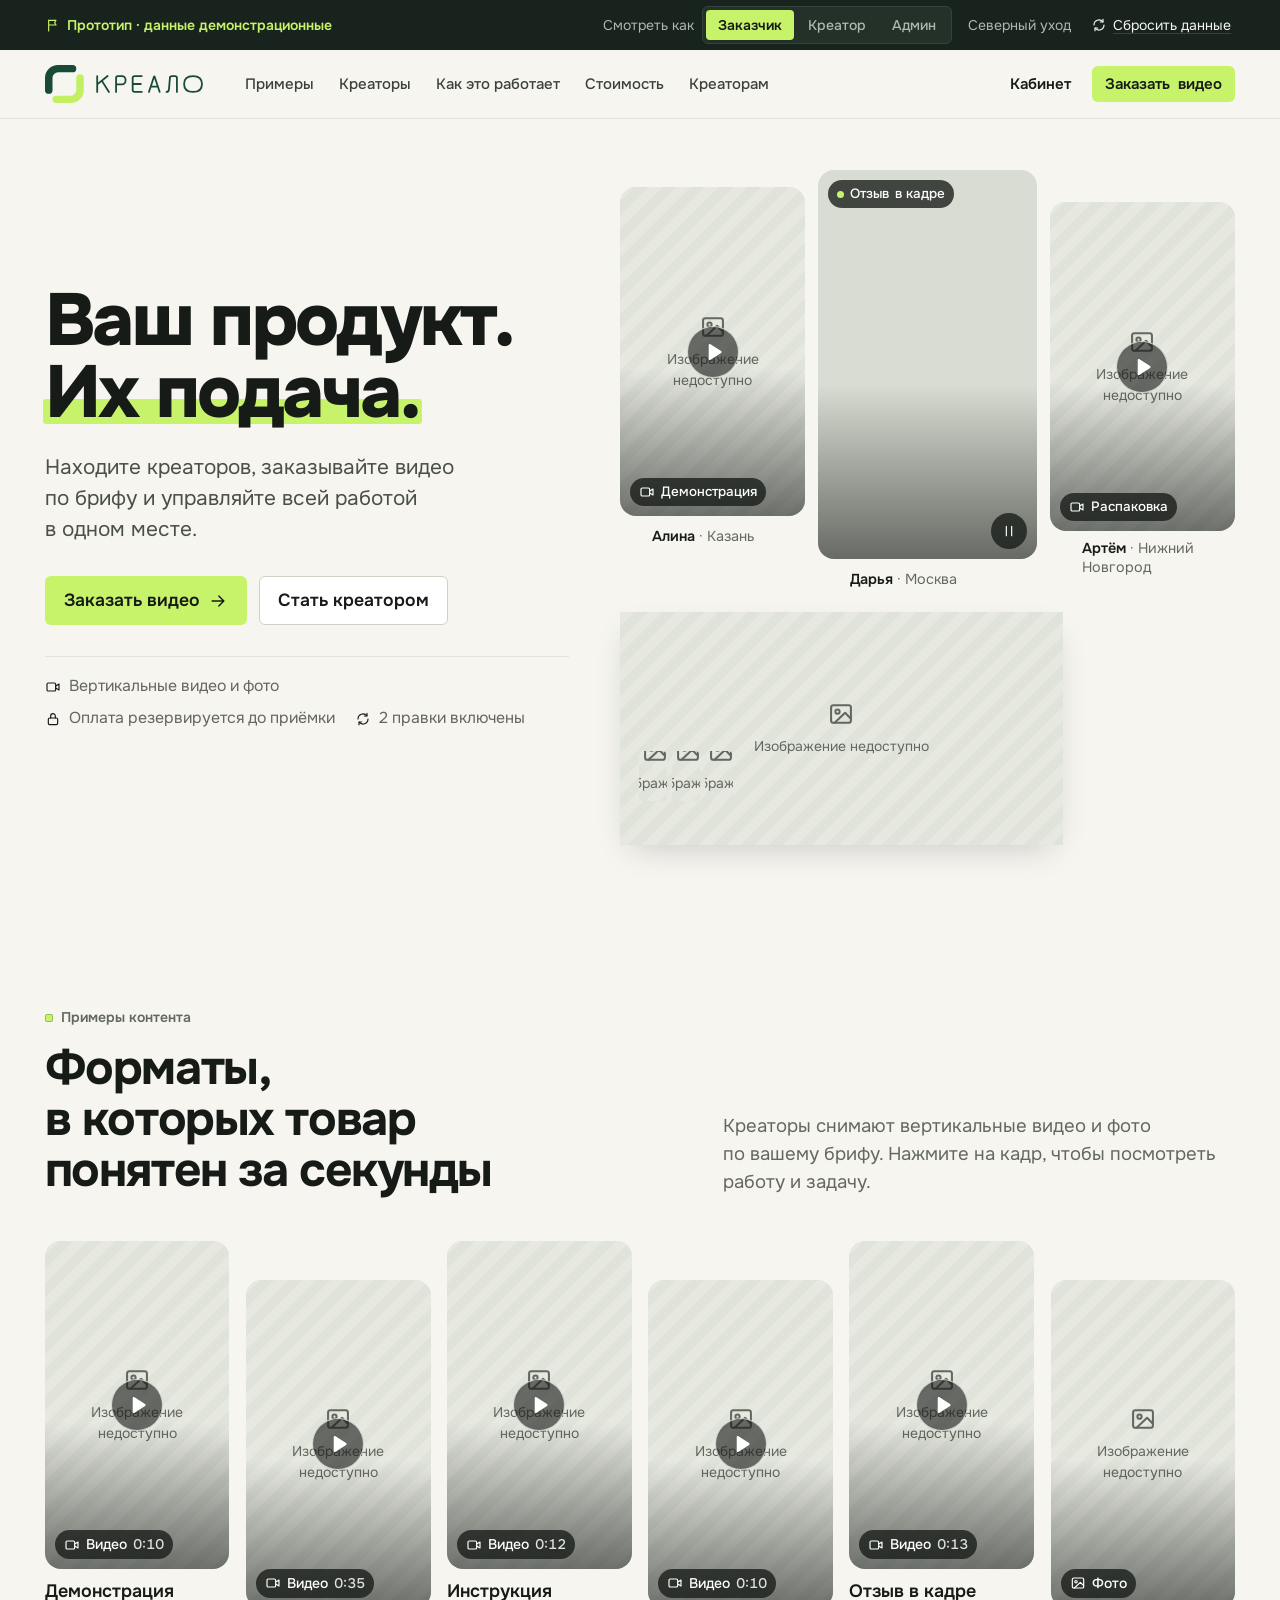
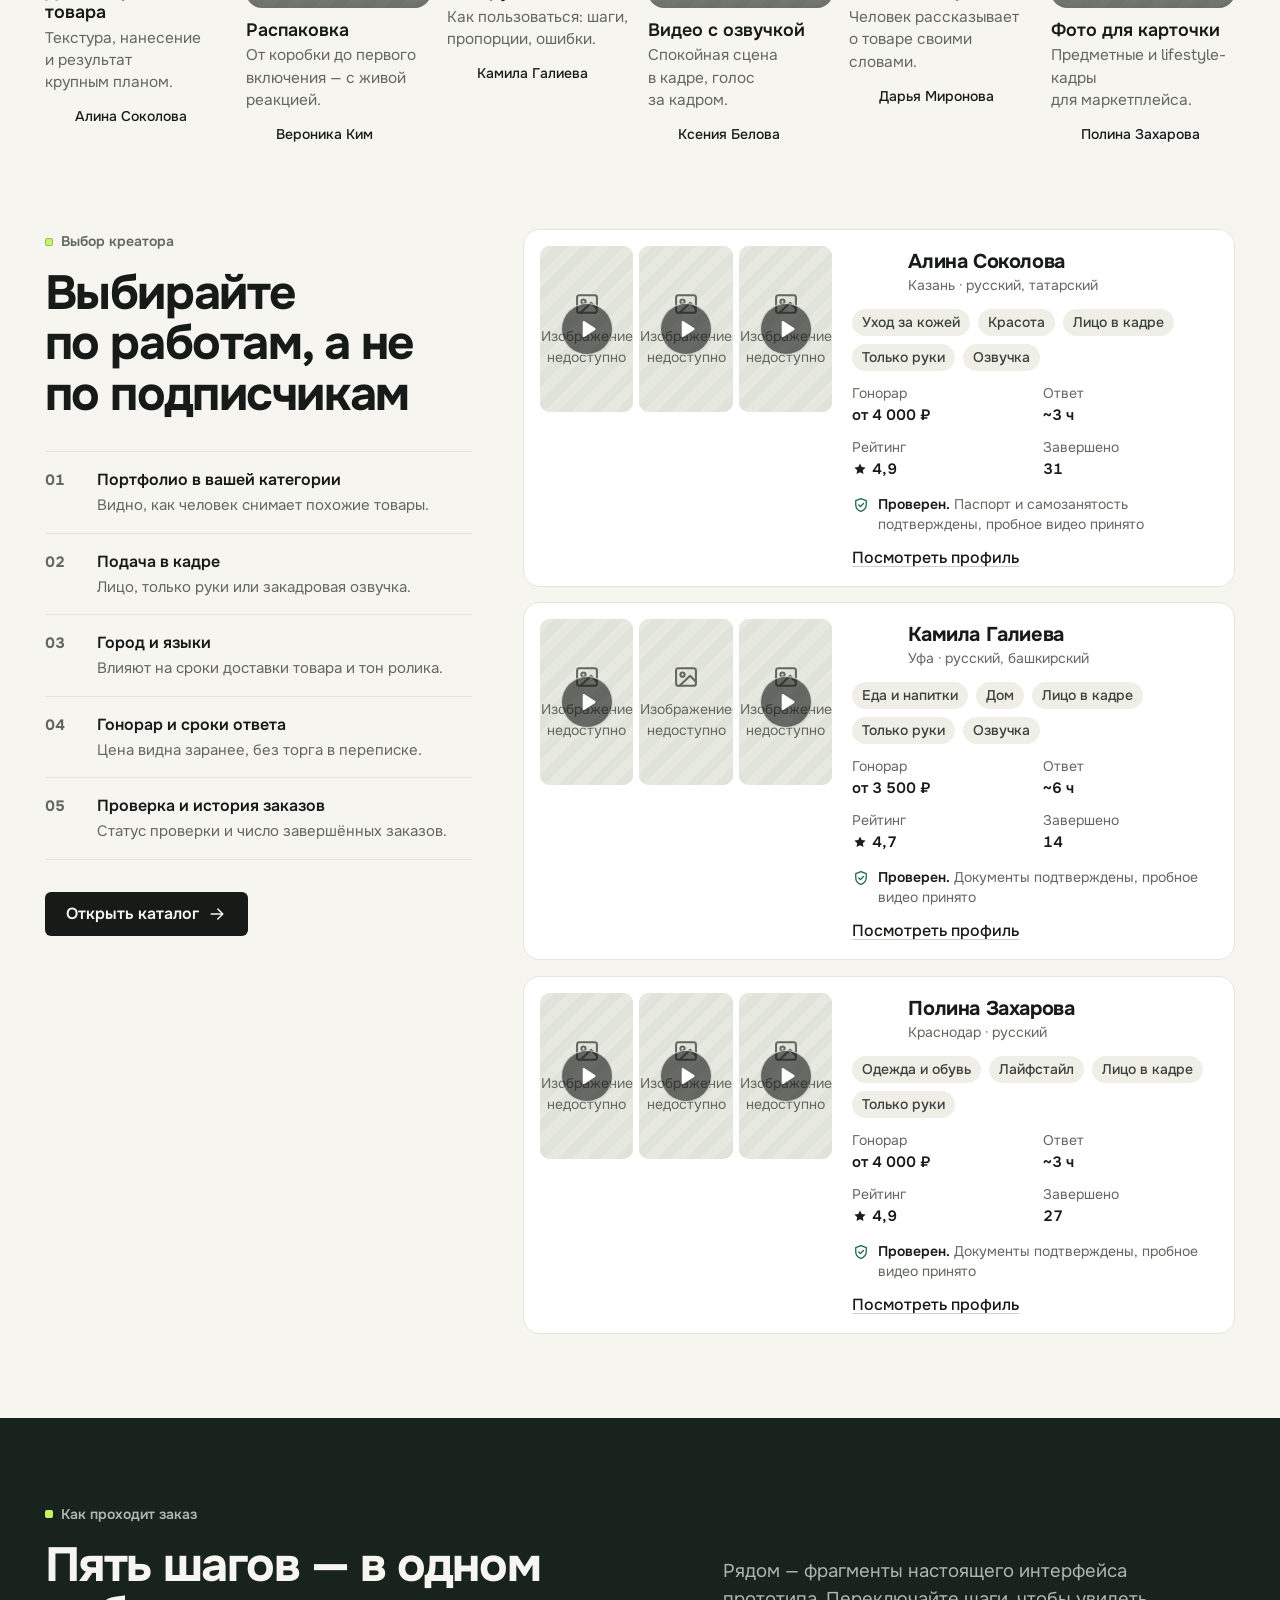
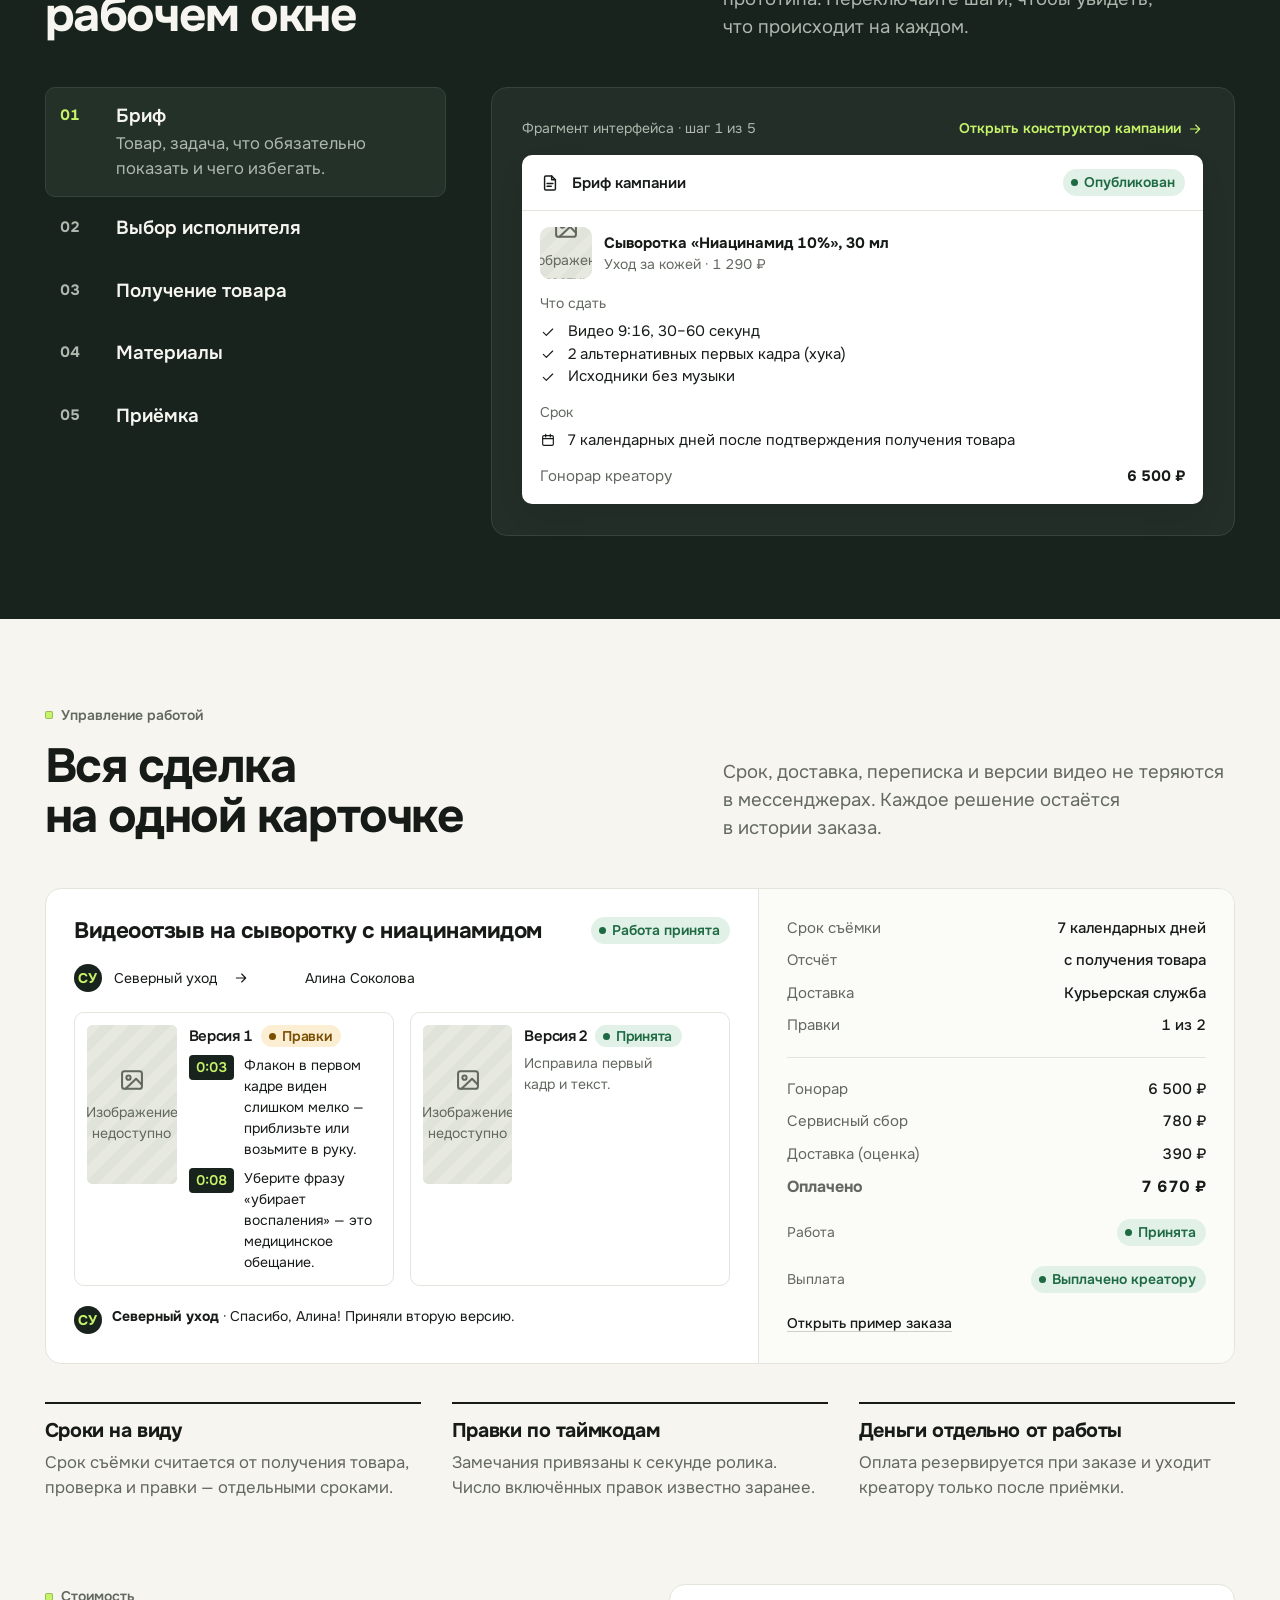
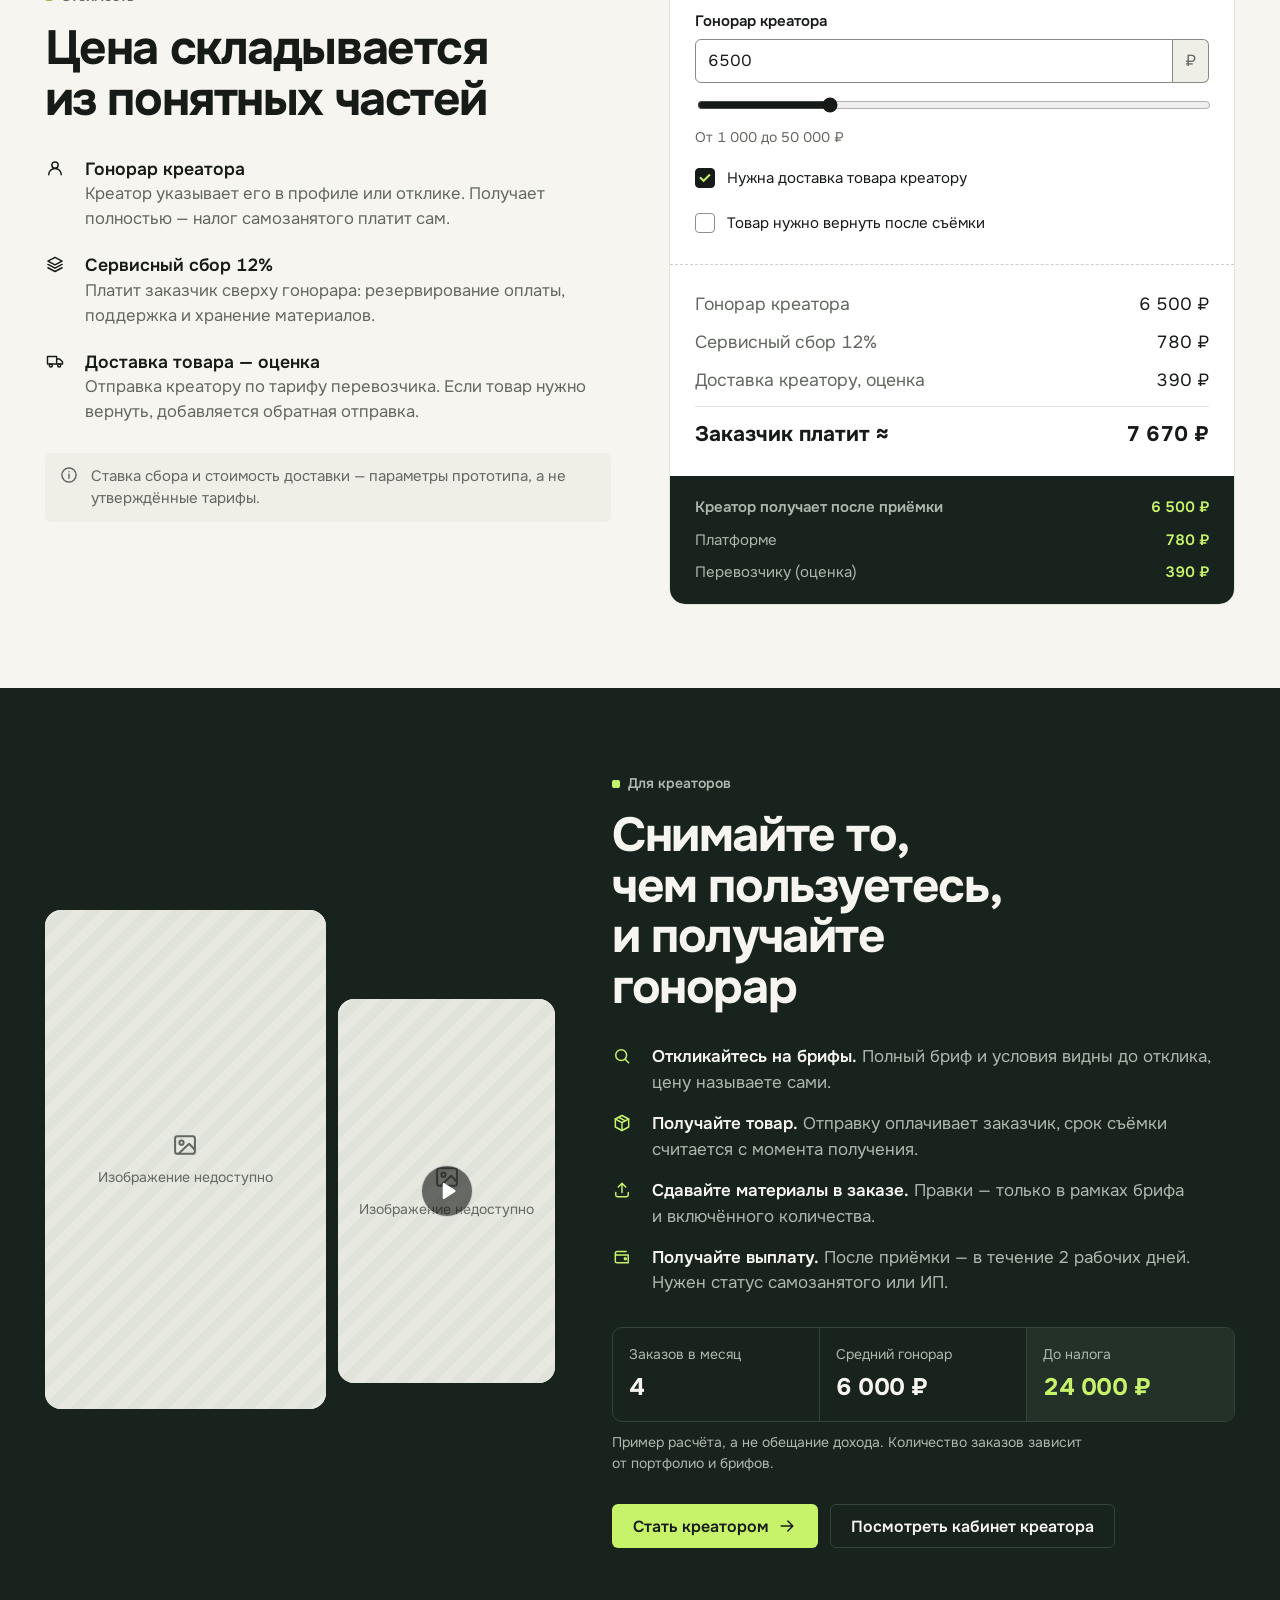
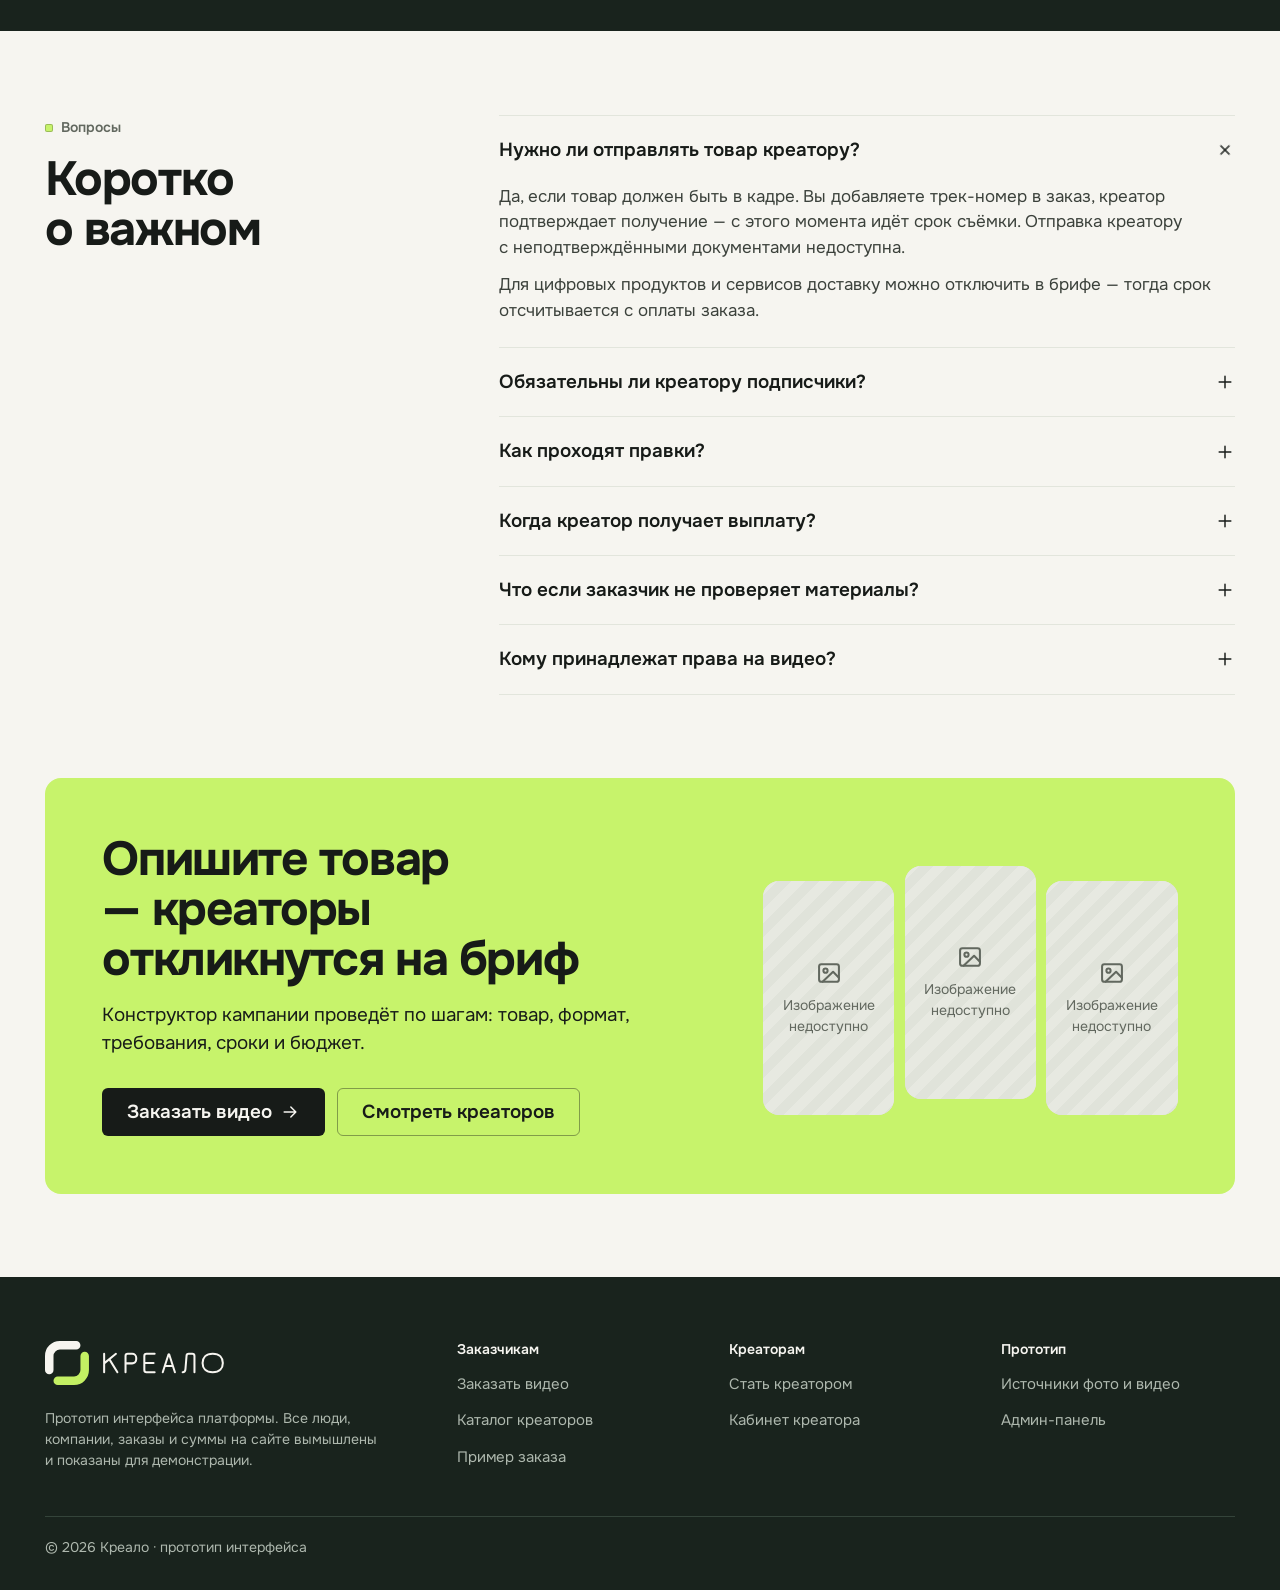
==== commit 783d59ad: "Бренд «Креало»: логотип, фавиконы, превью для соцсетей Co-Authored-By: Claude Opus 5.5 <noreply@anth" ====
--- a/index.html
+++ b/index.html
@@ -3,10 +3,21 @@
 <head>
   <meta charset="utf-8">
   <meta name="viewport" content="width=device-width, initial-scale=1, viewport-fit=cover, interactive-widget=resizes-content">
-  <title>UGC — прототип платформы</title>
-  <meta name="description" content="Прототип UGC-платформы: заказ видео у креаторов по брифу. Данные демонстрационные.">
+  <title>Креало — платформа UGC-контента</title>
+  <meta name="description" content="Креало — заказ видео и фото у креаторов по брифу. Прототип интерфейса, данные демонстрационные.">
   <meta name="theme-color" content="#F6F5F0">
-  <link rel="icon" href="data:image/svg+xml,%3Csvg xmlns='http://www.w3.org/2000/svg' viewBox='0 0 32 32'%3E%3Crect x='8' y='3' width='16' height='26' rx='5' fill='none' stroke='%23171B18' stroke-width='3'/%3E%3Ccircle cx='16' cy='16' r='4' fill='%23C7F36B'/%3E%3C/svg%3E">
+  <link rel="icon" href="assets/brand/favicon.svg" type="image/svg+xml">
+  <link rel="icon" href="assets/brand/favicon-32.png" sizes="32x32" type="image/png">
+  <link rel="apple-touch-icon" href="assets/brand/favicon-apple-touch.png">
+  <meta property="og:type" content="website">
+  <meta property="og:site_name" content="Креало">
+  <meta property="og:title" content="Креало — платформа UGC-контента">
+  <meta property="og:description" content="Заказ видео и фото у креаторов по брифу. Прототип интерфейса.">
+  <meta property="og:image" content="https://yozzi05.github.io/krealo/assets/brand/og-image.png">
+  <meta property="og:image:width" content="1200">
+  <meta property="og:image:height" content="630">
+  <meta name="twitter:card" content="summary_large_image">
+  <link rel="preload" href="assets/brand/krealo-logo.svg" as="image">
   <link rel="preconnect" href="https://fonts.googleapis.com">
   <link rel="preconnect" href="https://fonts.gstatic.com" crossorigin>
   <link rel="preconnect" href="https://images.unsplash.com">
--- a/assets/css/site.css
+++ b/assets/css/site.css
@@ -40,11 +40,9 @@
 }
 
 /* =========== Логотип =========== */
-.logo { display: inline-flex; align-items: center; gap: 10px; text-decoration: none; font-weight: var(--fw-black); font-size: 22px; letter-spacing: -0.04em; flex: none; }
-.logo-mark { width: 22px; height: 30px; border: 2.5px solid currentColor; border-radius: 6px; position: relative; display: grid; place-items: center; }
-.logo-mark span { width: 8px; height: 8px; background: var(--c-accent); border-radius: 50%; box-shadow: 0 0 0 2px var(--c-bg); }
-.logo-dark .logo-mark span { box-shadow: none; }
-.logo-word { line-height: 1; }
+.logo { display: inline-flex; align-items: center; text-decoration: none; flex: none; line-height: 0; }
+.logo-img { display: block; height: 38px; width: auto; }
+.site-footer .logo-img { height: 44px; }
 
 /* =========== Шапка =========== */
 .site-header { position: sticky; top: 0; z-index: var(--z-header); background: rgba(246, 245, 240, 0.95); border-bottom: 1px solid var(--c-line); }
@@ -340,8 +338,7 @@
 @media (max-width: 520px) { .footer-grid { grid-template-columns: repeat(2, minmax(0, 1fr)); } }
 
 /* =========== Очень широкие экраны: интерфейсные элементы растут вместе с типографикой =========== */
-.site-header .logo { font-size: clamp(22px, 0.6rem + 0.6vw, 40px); }
-.site-header .logo-mark { width: clamp(22px, 0.9vw + 8px, 38px); height: clamp(30px, 1.25vw + 11px, 52px); }
+.site-header .logo-img { height: clamp(36px, 1vw + 26px, 64px); }
 .site-header .btn-sm { font-size: clamp(0.9375rem, 0.7rem + 0.3vw, 1.5rem); min-height: clamp(36px, 1.4rem + 0.9vw, 64px); padding-inline: clamp(12px, 0.9vw, 28px); }
 .site-header-in { min-height: clamp(68px, 2.8rem + 1.6vw, 128px); }
 .hero-copy .t-lead { font-size: clamp(1.0625rem, 0.9rem + 0.5vw, 2.25rem); }
@@ -364,3 +361,5 @@
   .site-header-actions { flex: 0 1 auto; min-width: 0; }
   .site-header .logo { flex: none; }
 }
+@media (max-width: 400px) { .site-header .logo-img { height: 30px; } .site-header .btn { white-space: nowrap; } }
+@media (max-width: 380px) { .site-header .logo-img { height: 28px; } .site-header .cta-tail { display: none; } }
--- a/assets/css/app.css
+++ b/assets/css/app.css
@@ -20,8 +20,7 @@
   .app-side { display: none; }
   .app-topbar { display: flex; align-items: center; gap: var(--s-2); padding: 8px var(--gutter); border-bottom: var(--b-1); background: #FBFAF6; position: sticky; top: 0; z-index: var(--z-header); }
   .show-md { display: inline-flex !important; }
-  .app-topbar .logo { font-size: 19px; }
-  .app-topbar .logo-mark { width: 19px; height: 26px; }
+  .app-topbar .logo-img { height: 30px; }
 }
 
 /* Заголовок раздела */
